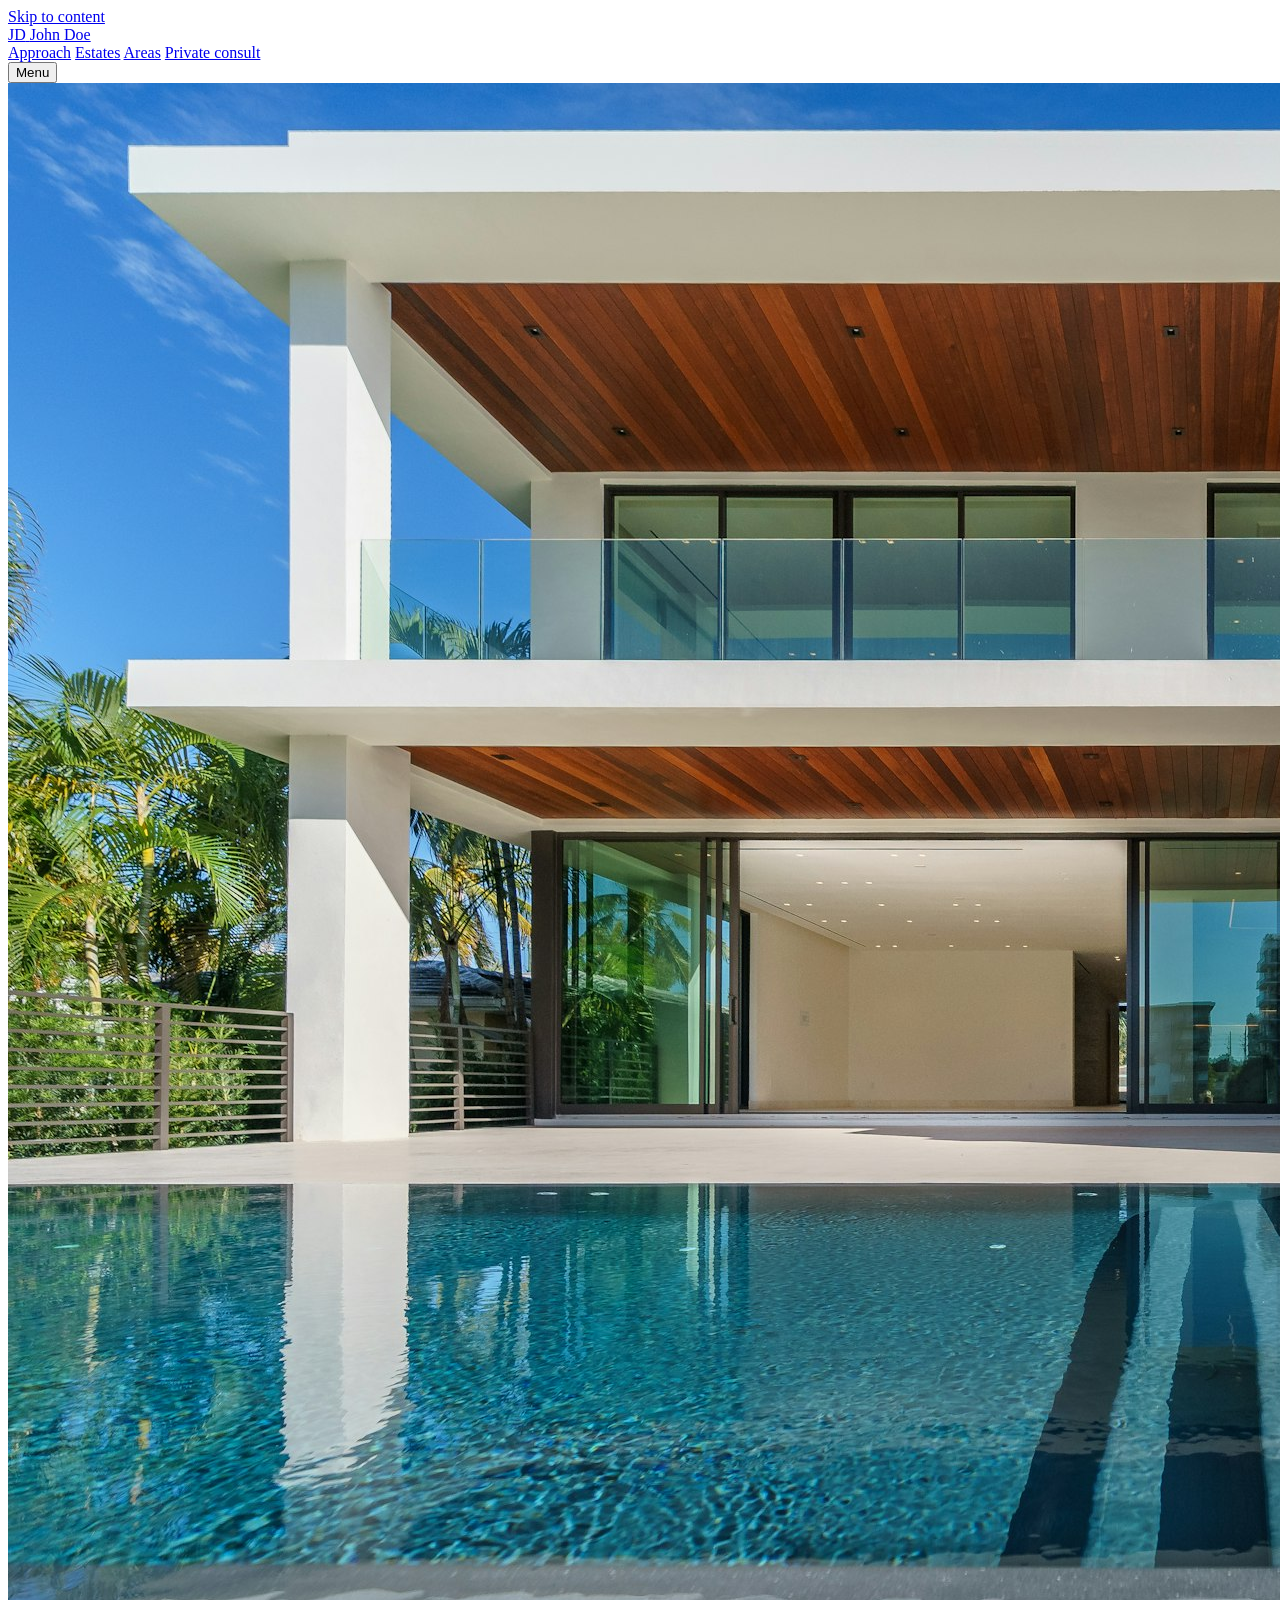
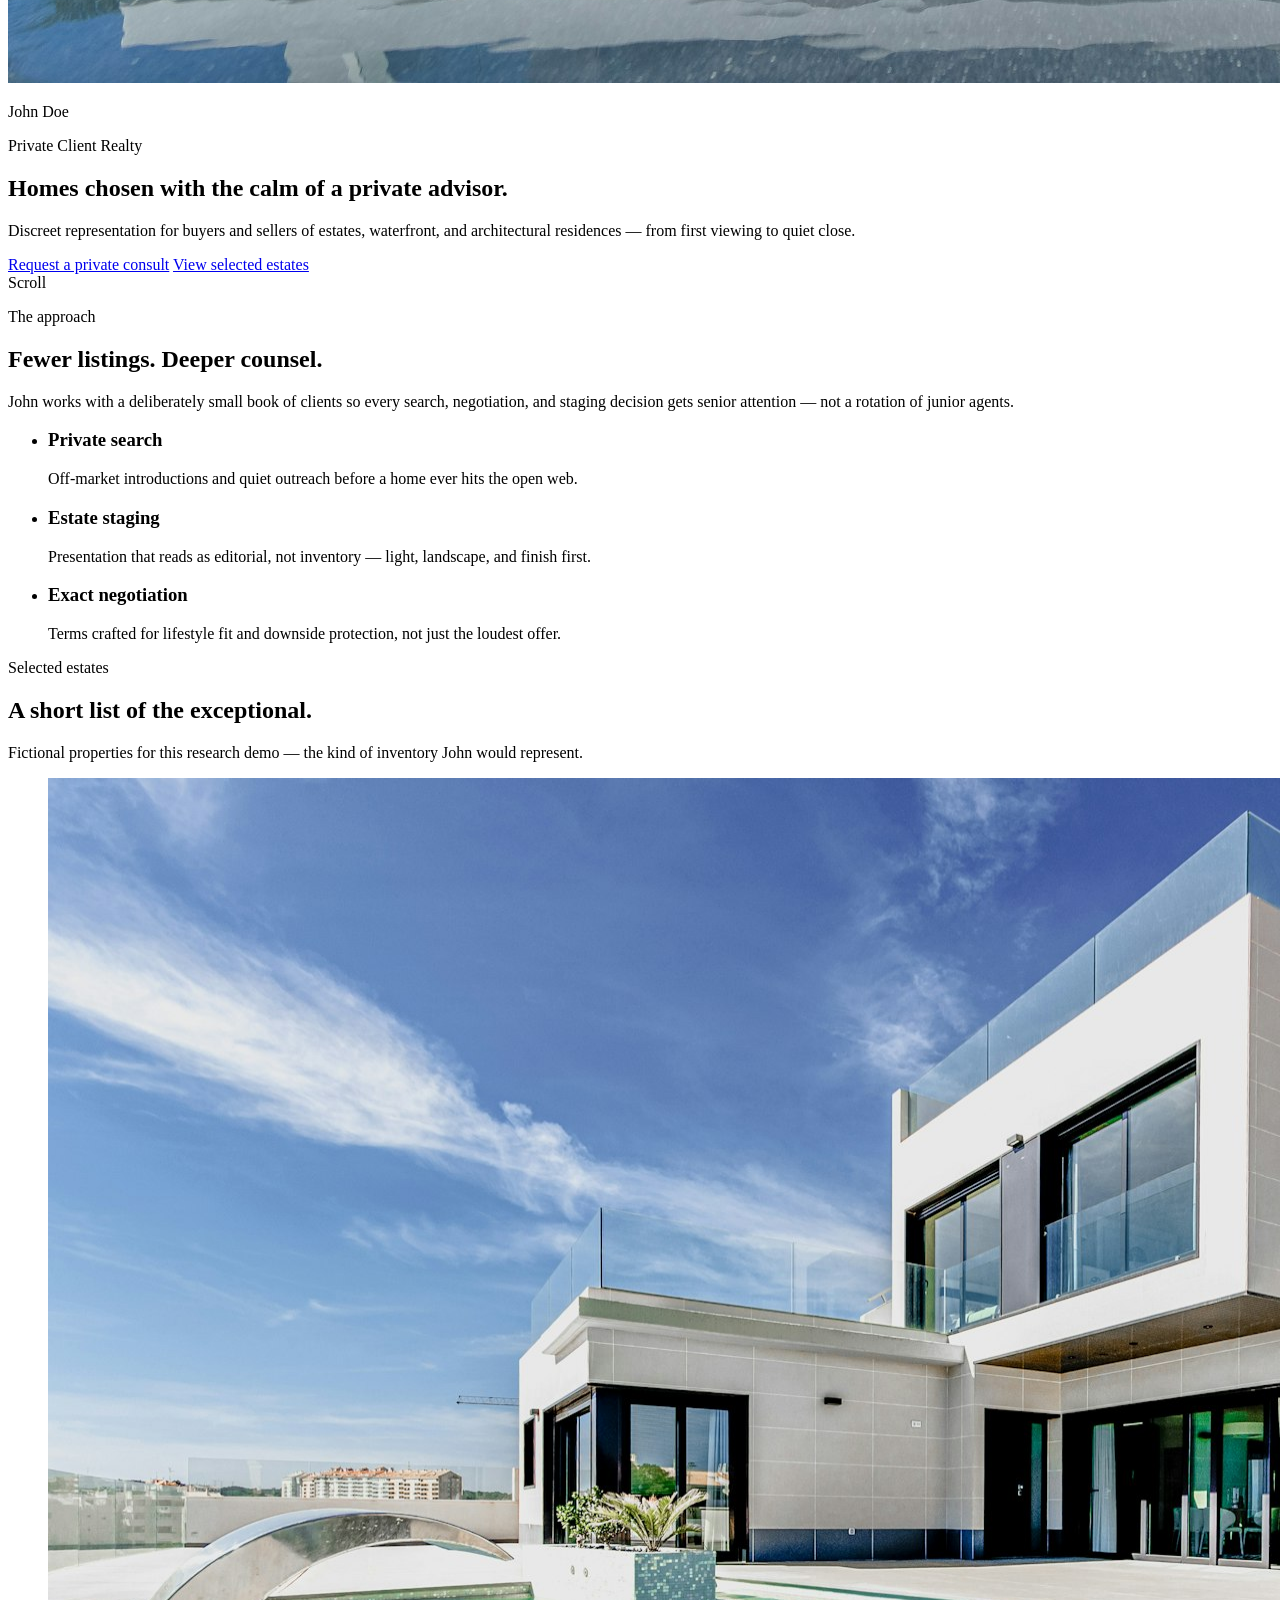
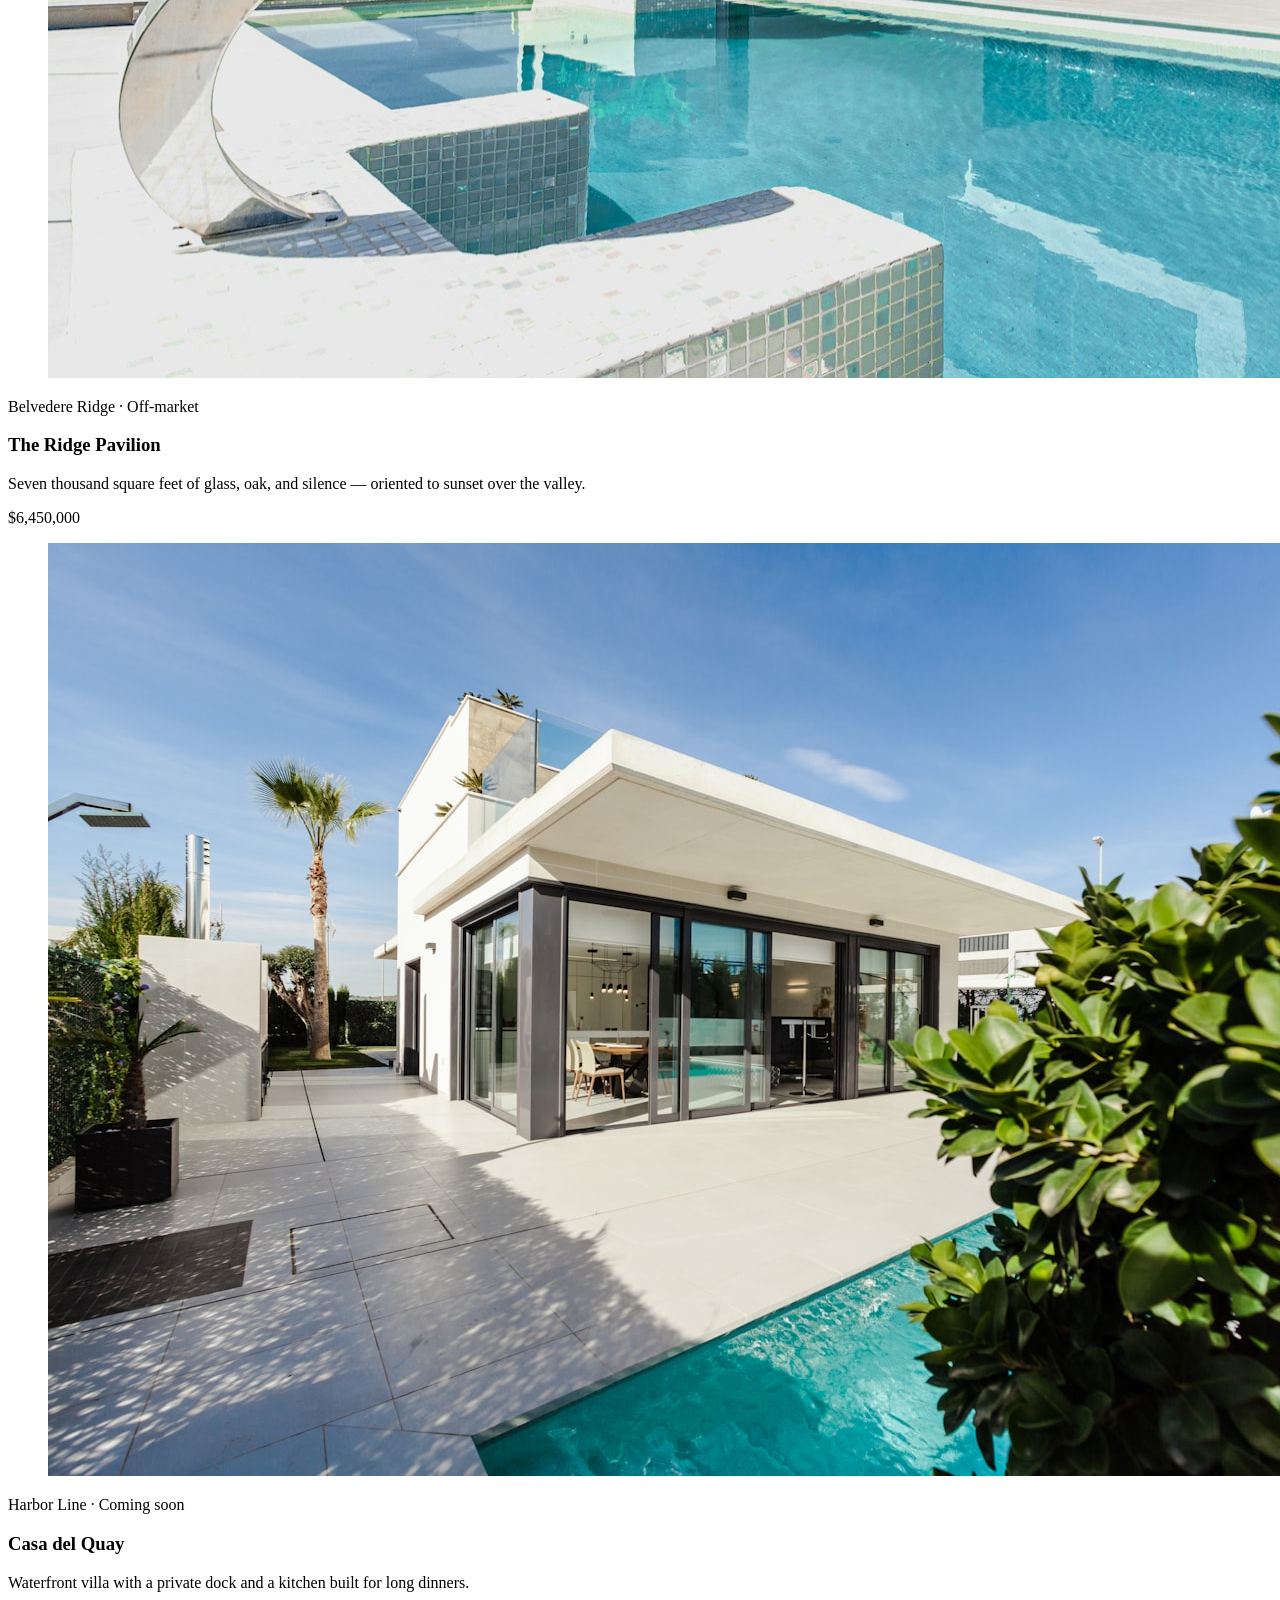
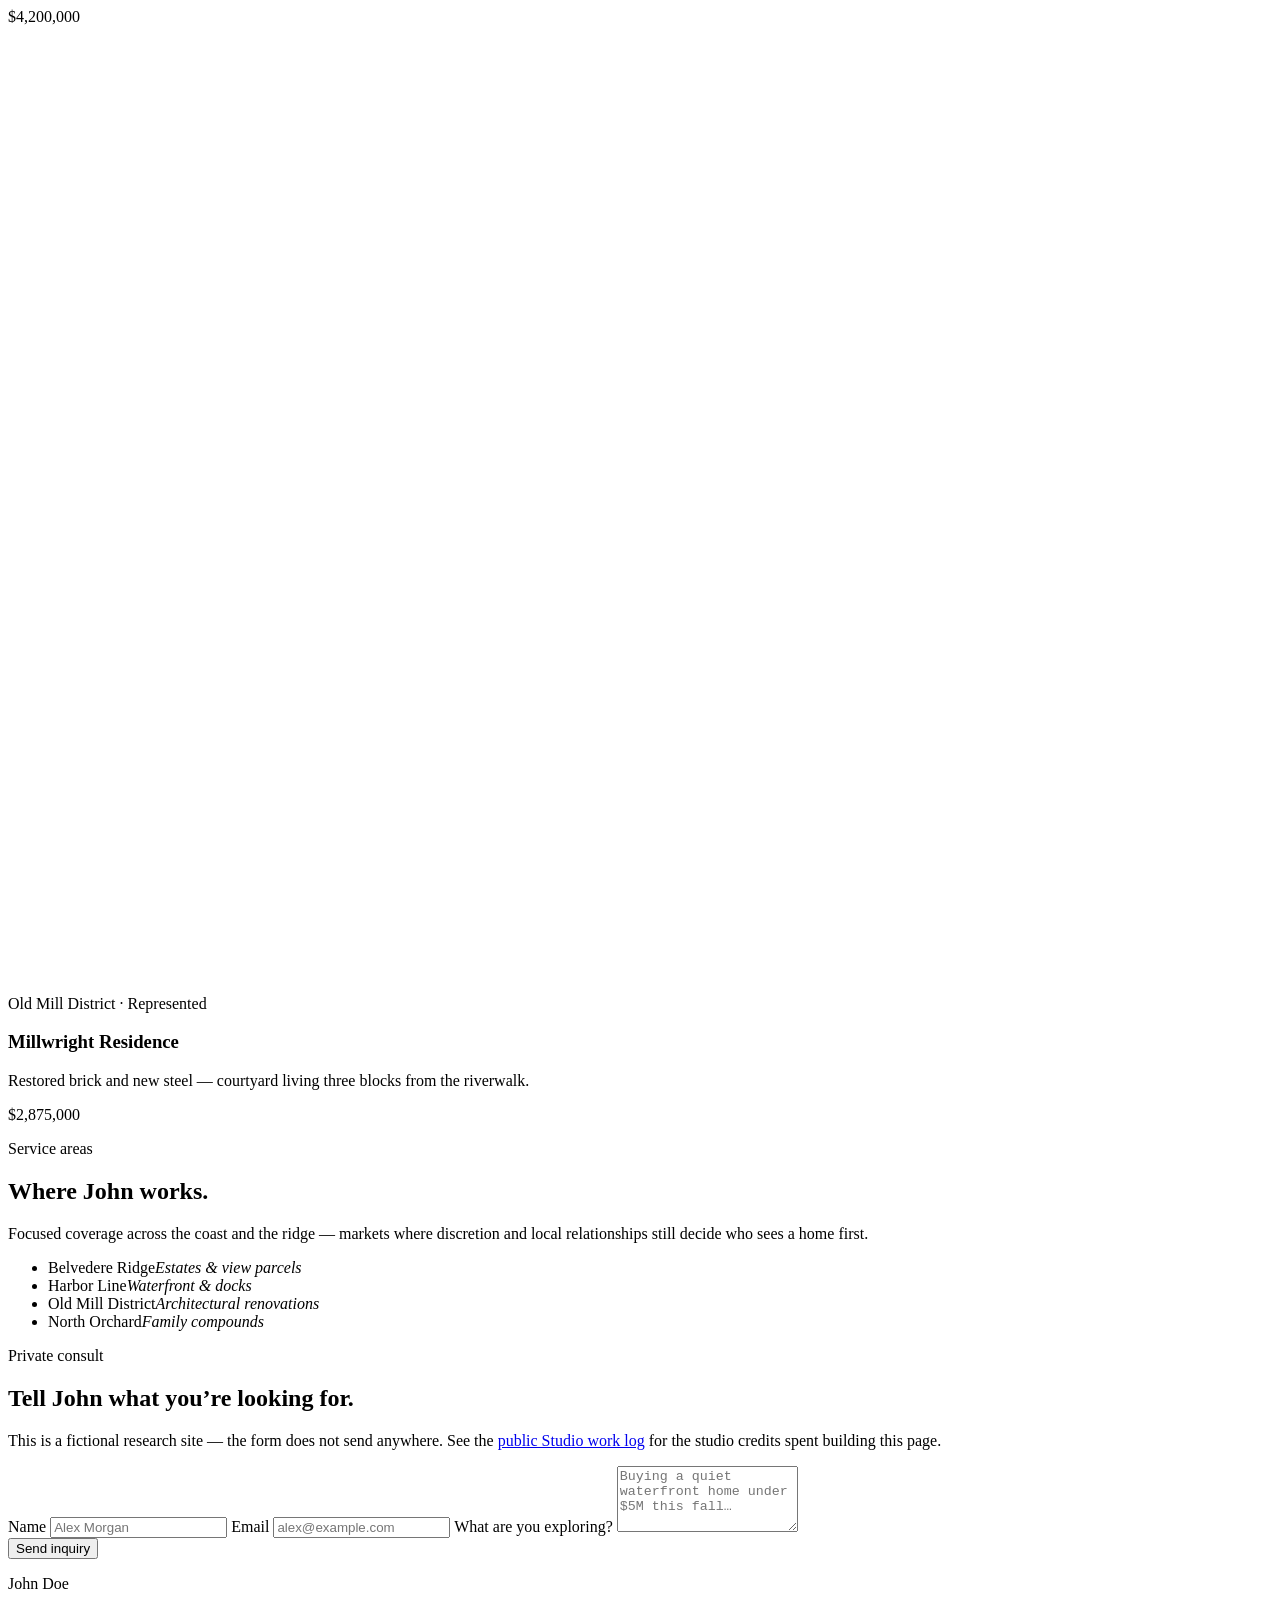
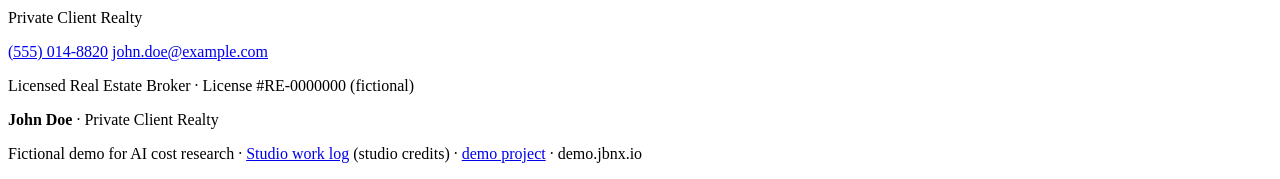
==== site/index.html @ a9cc5e46 "security: restore publishable site/ (allowlisted Pages root) (site/index.html) shipped-by: 1099:curs" ====
<!DOCTYPE html>
<html lang="en">
<head>
  <meta charset="utf-8">
  <meta name="viewport" content="width=device-width, initial-scale=1">
  <meta name="description" content="John Doe — private-client real estate for estates, waterfront, and architectural homes. Fictional research demo at demo.jbnx.io.">
  <meta name="robots" content="noindex, nofollow">
  <meta property="og:title" content="John Doe · Private Client Realty">
  <meta property="og:description" content="Discreet representation for buyers and sellers of exceptional homes.">
  <meta property="og:type" content="website">
  <meta property="og:url" content="https://demo.jbnx.io/">
  <link rel="icon" href="data:image/svg+xml,%3Csvg xmlns='http://www.w3.org/2000/svg' viewBox='0 0 32 32'%3E%3Crect width='32' height='32' fill='%2312161a'/%3E%3Ctext x='16' y='22' text-anchor='middle' font-family='Georgia' font-size='14' fill='%23a8895a'%3EJD%3C/text%3E%3C/svg%3E" type="image/svg+xml">
  <meta http-equiv="Content-Security-Policy" content="default-src 'self'; script-src 'self'; style-src 'self'; img-src 'self' data:; font-src 'self'; connect-src 'self'; base-uri 'self'; form-action 'self'; frame-ancestors 'none'; object-src 'none'; upgrade-insecure-requests">
  <meta http-equiv="X-Content-Type-Options" content="nosniff">
  <meta name="referrer" content="strict-origin-when-cross-origin">
  <link rel="stylesheet" href="fonts/fonts.css">
  <link rel="stylesheet" href="styles.css">
  <title>John Doe · Private Client Realty</title>
</head>
<body>
  <a class="skip" href="#main">Skip to content</a>

  <header class="site-header" data-header>
    <a class="logo" href="#top" aria-label="John Doe home">
      <span class="logo-mark">JD</span>
      <span class="logo-text">John Doe</span>
    </a>
    <nav class="nav" aria-label="Primary">
      <a href="#approach">Approach</a>
      <a href="#estates">Estates</a>
      <a href="#areas">Areas</a>
      <a href="#contact" class="nav-cta">Private consult</a>
    </nav>
    <button class="nav-toggle" type="button" aria-expanded="false" aria-controls="mobile-nav" data-nav-toggle>
      <span class="sr-only">Menu</span>
      <span></span><span></span>
    </button>
  </header>

  <div class="mobile-nav" id="mobile-nav" data-mobile-nav hidden>
    <a href="#approach">Approach</a>
    <a href="#estates">Estates</a>
    <a href="#areas">Areas</a>
    <a href="#contact">Private consult</a>
  </div>

  <main id="main">
    <section class="hero" id="top" aria-label="Introduction">
      <div class="hero-media" aria-hidden="true">
        <img
          src="images/hero.jpg"
          alt=""
          width="2400"
          height="1600"
          fetchpriority="high">
        <div class="hero-veil"></div>
      </div>
      <div class="hero-copy">
        <p class="brand-lockup">John Doe</p>
        <p class="brand-sub">Private Client Realty</p>
        <h1>Homes chosen with the calm of a private advisor.</h1>
        <p class="lede">Discreet representation for buyers and sellers of estates, waterfront, and architectural residences — from first viewing to quiet close.</p>
        <div class="hero-actions">
          <a class="btn btn-primary" href="#contact">Request a private consult</a>
          <a class="btn btn-ghost" href="#estates">View selected estates</a>
        </div>
      </div>
      <div class="hero-scroll" aria-hidden="true">
        <span>Scroll</span>
      </div>
    </section>

    <section class="section approach" id="approach">
      <div class="section-inner">
        <p class="eyebrow">The approach</p>
        <h2>Fewer listings. Deeper counsel.</h2>
        <p class="section-lede">John works with a deliberately small book of clients so every search, negotiation, and staging decision gets senior attention — not a rotation of junior agents.</p>
        <ul class="pillars">
          <li class="reveal">
            <h3>Private search</h3>
            <p>Off-market introductions and quiet outreach before a home ever hits the open web.</p>
          </li>
          <li class="reveal">
            <h3>Estate staging</h3>
            <p>Presentation that reads as editorial, not inventory — light, landscape, and finish first.</p>
          </li>
          <li class="reveal">
            <h3>Exact negotiation</h3>
            <p>Terms crafted for lifestyle fit and downside protection, not just the loudest offer.</p>
          </li>
        </ul>
      </div>
    </section>

    <section class="section estates" id="estates">
      <div class="section-inner">
        <p class="eyebrow">Selected estates</p>
        <h2>A short list of the exceptional.</h2>
        <p class="section-lede">Fictional properties for this research demo — the kind of inventory John would represent.</p>

        <article class="estate estate-feature reveal">
          <figure class="estate-media">
            <img src="images/ridge.jpg" alt="Modern glass estate overlooking a dusk hillside" width="1800" height="1200" loading="lazy">
          </figure>
          <div class="estate-copy">
            <p class="estate-meta">Belvedere Ridge · Off-market</p>
            <h3>The Ridge Pavilion</h3>
            <p>Seven thousand square feet of glass, oak, and silence — oriented to sunset over the valley.</p>
            <p class="estate-price">$6,450,000</p>
          </div>
        </article>

        <div class="estate-grid">
          <article class="estate reveal">
            <figure class="estate-media">
              <img src="images/quay.jpg" alt="White contemporary villa with pool at twilight" width="1400" height="933" loading="lazy">
            </figure>
            <div class="estate-copy">
              <p class="estate-meta">Harbor Line · Coming soon</p>
              <h3>Casa del Quay</h3>
              <p>Waterfront villa with a private dock and a kitchen built for long dinners.</p>
              <p class="estate-price">$4,200,000</p>
            </div>
          </article>
          <article class="estate reveal">
            <figure class="estate-media">
              <img src="images/mill.jpg" alt="Stone and timber residence with landscaped courtyard" width="1400" height="933" loading="lazy">
            </figure>
            <div class="estate-copy">
              <p class="estate-meta">Old Mill District · Represented</p>
              <h3>Millwright Residence</h3>
              <p>Restored brick and new steel — courtyard living three blocks from the riverwalk.</p>
              <p class="estate-price">$2,875,000</p>
            </div>
          </article>
        </div>
      </div>
    </section>

    <section class="section areas" id="areas">
      <div class="section-inner areas-inner">
        <div class="areas-copy">
          <p class="eyebrow">Service areas</p>
          <h2>Where John works.</h2>
          <p class="section-lede">Focused coverage across the coast and the ridge — markets where discretion and local relationships still decide who sees a home first.</p>
        </div>
        <ul class="area-list">
          <li class="reveal"><span>Belvedere Ridge</span><em>Estates &amp; view parcels</em></li>
          <li class="reveal"><span>Harbor Line</span><em>Waterfront &amp; docks</em></li>
          <li class="reveal"><span>Old Mill District</span><em>Architectural renovations</em></li>
          <li class="reveal"><span>North Orchard</span><em>Family compounds</em></li>
        </ul>
      </div>
    </section>

    <section class="section contact" id="contact">
      <div class="section-inner contact-inner">
        <p class="eyebrow">Private consult</p>
        <h2>Tell John what you’re looking for.</h2>
        <p class="section-lede">This is a fictional research site — the form does not send anywhere. See the <a href="https://bill.jbnx.io/public/demo">public Studio work log</a> for the studio credits spent building this page.</p>

        <form class="consult-form reveal" name="consult" action="#" method="post">
          <label>
            <span>Name</span>
            <input type="text" name="name" autocomplete="name" placeholder="Alex Morgan" required>
          </label>
          <label>
            <span>Email</span>
            <input type="email" name="email" autocomplete="email" placeholder="alex@example.com" required>
          </label>
          <label class="full">
            <span>What are you exploring?</span>
            <textarea name="message" rows="4" placeholder="Buying a quiet waterfront home under $5M this fall…" required></textarea>
          </label>
          <div class="form-actions full">
            <button class="btn btn-primary" type="submit" data-form-submit>Send inquiry</button>
            <p class="form-note" data-form-note hidden>Thank you — in a live site, John would reply personally. (Demo only.)</p>
          </div>
        </form>

        <aside class="contact-aside reveal">
          <p class="contact-name">John Doe</p>
          <p>Private Client Realty</p>
          <a href="tel:+15550148820">(555) 014-8820</a>
          <a href="mailto:john.doe@example.com">john.doe@example.com</a>
          <p class="license">Licensed Real Estate Broker · License #RE-0000000 (fictional)</p>
        </aside>
      </div>
    </section>
  </main>

  <footer class="site-footer">
    <div class="footer-inner">
      <p><strong>John Doe</strong> · Private Client Realty</p>
      <p class="footer-meta">Fictional demo for AI cost research · <a href="https://bill.jbnx.io/public/demo">Studio work log</a> (studio credits) · <a href="https://projects.jbnx.io/#/p/demo">demo project</a> · demo.jbnx.io</p>
    </div>
  </footer>

  <script src="main.js" defer></script>
</body>
</html>
---- site/fonts/fonts.css ----
/* from family=Cormorant:ital,wght@0,500;1,500 */
/* latin-ext */
@font-face {
  font-family: 'Cormorant';
  font-style: italic;
  font-weight: 500;
  font-display: swap;
  src: url(H4c0BXOCl9bbnla_nHIq6oGzilJm9otsA9kQmfda4SWq4Ys.woff2) format('woff2');
  unicode-range: U+0100-02BA, U+02BD-02C5, U+02C7-02CC, U+02CE-02D7, U+02DD-02FF, U+0304, U+0308, U+0329, U+1D00-1DBF, U+1E00-1E9F, U+1EF2-1EFF, U+2020, U+20A0-20AB, U+20AD-20C0, U+2113, U+2C60-2C7F, U+A720-A7FF;
}
/* latin */
@font-face {
  font-family: 'Cormorant';
  font-style: italic;
  font-weight: 500;
  font-display: swap;
  src: url(H4c0BXOCl9bbnla_nHIq6oGzilJm9otsA9kQmfda7yWq.woff2) format('woff2');
  unicode-range: U+0000-00FF, U+0131, U+0152-0153, U+02BB-02BC, U+02C6, U+02DA, U+02DC, U+0304, U+0308, U+0329, U+2000-206F, U+20AC, U+2122, U+2191, U+2193, U+2212, U+2215, U+FEFF, U+FFFD;
}
/* latin-ext */
@font-face {
  font-family: 'Cormorant';
  font-style: normal;
  font-weight: 500;
  font-display: swap;
  src: url(H4c2BXOCl9bbnla_nHIA47NMUjsNbCVrFiNTc71q7T2u.woff2) format('woff2');
  unicode-range: U+0100-02BA, U+02BD-02C5, U+02C7-02CC, U+02CE-02D7, U+02DD-02FF, U+0304, U+0308, U+0329, U+1D00-1DBF, U+1E00-1E9F, U+1EF2-1EFF, U+2020, U+20A0-20AB, U+20AD-20C0, U+2113, U+2C60-2C7F, U+A720-A7FF;
}
/* latin */
@font-face {
  font-family: 'Cormorant';
  font-style: normal;
  font-weight: 500;
  font-display: swap;
  src: url(H4c2BXOCl9bbnla_nHIA47NMUjsNbCVrFiNTc7Nq7Q.woff2) format('woff2');
  unicode-range: U+0000-00FF, U+0131, U+0152-0153, U+02BB-02BC, U+02C6, U+02DA, U+02DC, U+0304, U+0308, U+0329, U+2000-206F, U+20AC, U+2122, U+2191, U+2193, U+2212, U+2215, U+FEFF, U+FFFD;
}

/* from family=Cormorant:wght@600 */
/* latin-ext */
@font-face {
  font-family: 'Cormorant';
  font-style: normal;
  font-weight: 600;
  font-display: swap;
  src: url(H4c2BXOCl9bbnla_nHIA47NMUjsNbCVrFs9Uc71q7T2u.woff2) format('woff2');
  unicode-range: U+0100-02BA, U+02BD-02C5, U+02C7-02CC, U+02CE-02D7, U+02DD-02FF, U+0304, U+0308, U+0329, U+1D00-1DBF, U+1E00-1E9F, U+1EF2-1EFF, U+2020, U+20A0-20AB, U+20AD-20C0, U+2113, U+2C60-2C7F, U+A720-A7FF;
}
/* latin */
@font-face {
  font-family: 'Cormorant';
  font-style: normal;
  font-weight: 600;
  font-display: swap;
  src: url(H4c2BXOCl9bbnla_nHIA47NMUjsNbCVrFs9Uc7Nq7Q.woff2) format('woff2');
  unicode-range: U+0000-00FF, U+0131, U+0152-0153, U+02BB-02BC, U+02C6, U+02DA, U+02DC, U+0304, U+0308, U+0329, U+2000-206F, U+20AC, U+2122, U+2191, U+2193, U+2212, U+2215, U+FEFF, U+FFFD;
}

/* from family=Cormorant:wght@700 */
/* latin-ext */
@font-face {
  font-family: 'Cormorant';
  font-style: normal;
  font-weight: 700;
  font-display: swap;
  src: url(H4c2BXOCl9bbnla_nHIA47NMUjsNbCVrFvZUc71q7T2u.woff2) format('woff2');
  unicode-range: U+0100-02BA, U+02BD-02C5, U+02C7-02CC, U+02CE-02D7, U+02DD-02FF, U+0304, U+0308, U+0329, U+1D00-1DBF, U+1E00-1E9F, U+1EF2-1EFF, U+2020, U+20A0-20AB, U+20AD-20C0, U+2113, U+2C60-2C7F, U+A720-A7FF;
}
/* latin */
@font-face {
  font-family: 'Cormorant';
  font-style: normal;
  font-weight: 700;
  font-display: swap;
  src: url(H4c2BXOCl9bbnla_nHIA47NMUjsNbCVrFvZUc7Nq7Q.woff2) format('woff2');
  unicode-range: U+0000-00FF, U+0131, U+0152-0153, U+02BB-02BC, U+02C6, U+02DA, U+02DC, U+0304, U+0308, U+0329, U+2000-206F, U+20AC, U+2122, U+2191, U+2193, U+2212, U+2215, U+FEFF, U+FFFD;
}

/* from family=Sora:wght@300 */
/* latin-ext */
@font-face {
  font-family: 'Sora';
  font-style: normal;
  font-weight: 300;
  font-display: swap;
  src: url(xMQOuFFYT72X5wkB_18qmnndmScMnk-DKQJRBg.woff2) format('woff2');
  unicode-range: U+0100-02BA, U+02BD-02C5, U+02C7-02CC, U+02CE-02D7, U+02DD-02FF, U+0304, U+0308, U+0329, U+1D00-1DBF, U+1E00-1E9F, U+1EF2-1EFF, U+2020, U+20A0-20AB, U+20AD-20C0, U+2113, U+2C60-2C7F, U+A720-A7FF;
}
/* latin */
@font-face {
  font-family: 'Sora';
  font-style: normal;
  font-weight: 300;
  font-display: swap;
  src: url(xMQOuFFYT72X5wkB_18qmnndmScMnk-NKQI.woff2) format('woff2');
  unicode-range: U+0000-00FF, U+0131, U+0152-0153, U+02BB-02BC, U+02C6, U+02DA, U+02DC, U+0304, U+0308, U+0329, U+2000-206F, U+20AC, U+2122, U+2191, U+2193, U+2212, U+2215, U+FEFF, U+FFFD;
}

/* from family=Sora:wght@400 */
/* latin-ext */
@font-face {
  font-family: 'Sora';
  font-style: normal;
  font-weight: 400;
  font-display: swap;
  src: url(xMQOuFFYT72X5wkB_18qmnndmSdSnk-DKQJRBg.woff2) format('woff2');
  unicode-range: U+0100-02BA, U+02BD-02C5, U+02C7-02CC, U+02CE-02D7, U+02DD-02FF, U+0304, U+0308, U+0329, U+1D00-1DBF, U+1E00-1E9F, U+1EF2-1EFF, U+2020, U+20A0-20AB, U+20AD-20C0, U+2113, U+2C60-2C7F, U+A720-A7FF;
}
/* latin */
@font-face {
  font-family: 'Sora';
  font-style: normal;
  font-weight: 400;
  font-display: swap;
  src: url(xMQOuFFYT72X5wkB_18qmnndmSdSnk-NKQI.woff2) format('woff2');
  unicode-range: U+0000-00FF, U+0131, U+0152-0153, U+02BB-02BC, U+02C6, U+02DA, U+02DC, U+0304, U+0308, U+0329, U+2000-206F, U+20AC, U+2122, U+2191, U+2193, U+2212, U+2215, U+FEFF, U+FFFD;
}

/* from family=Sora:wght@500 */
/* latin-ext */
@font-face {
  font-family: 'Sora';
  font-style: normal;
  font-weight: 500;
  font-display: swap;
  src: url(xMQOuFFYT72X5wkB_18qmnndmSdgnk-DKQJRBg.woff2) format('woff2');
  unicode-range: U+0100-02BA, U+02BD-02C5, U+02C7-02CC, U+02CE-02D7, U+02DD-02FF, U+0304, U+0308, U+0329, U+1D00-1DBF, U+1E00-1E9F, U+1EF2-1EFF, U+2020, U+20A0-20AB, U+20AD-20C0, U+2113, U+2C60-2C7F, U+A720-A7FF;
}
/* latin */
@font-face {
  font-family: 'Sora';
  font-style: normal;
  font-weight: 500;
  font-display: swap;
  src: url(xMQOuFFYT72X5wkB_18qmnndmSdgnk-NKQI.woff2) format('woff2');
  unicode-range: U+0000-00FF, U+0131, U+0152-0153, U+02BB-02BC, U+02C6, U+02DA, U+02DC, U+0304, U+0308, U+0329, U+2000-206F, U+20AC, U+2122, U+2191, U+2193, U+2212, U+2215, U+FEFF, U+FFFD;
}

/* from family=Sora:wght@600 */
/* latin-ext */
@font-face {
  font-family: 'Sora';
  font-style: normal;
  font-weight: 600;
  font-display: swap;
  src: url(xMQOuFFYT72X5wkB_18qmnndmSeMmU-DKQJRBg.woff2) format('woff2');
  unicode-range: U+0100-02BA, U+02BD-02C5, U+02C7-02CC, U+02CE-02D7, U+02DD-02FF, U+0304, U+0308, U+0329, U+1D00-1DBF, U+1E00-1E9F, U+1EF2-1EFF, U+2020, U+20A0-20AB, U+20AD-20C0, U+2113, U+2C60-2C7F, U+A720-A7FF;
}
/* latin */
@font-face {
  font-family: 'Sora';
  font-style: normal;
  font-weight: 600;
  font-display: swap;
  src: url(xMQOuFFYT72X5wkB_18qmnndmSeMmU-NKQI.woff2) format('woff2');
  unicode-range: U+0000-00FF, U+0131, U+0152-0153, U+02BB-02BC, U+02C6, U+02DA, U+02DC, U+0304, U+0308, U+0329, U+2000-206F, U+20AC, U+2122, U+2191, U+2193, U+2212, U+2215, U+FEFF, U+FFFD;
}
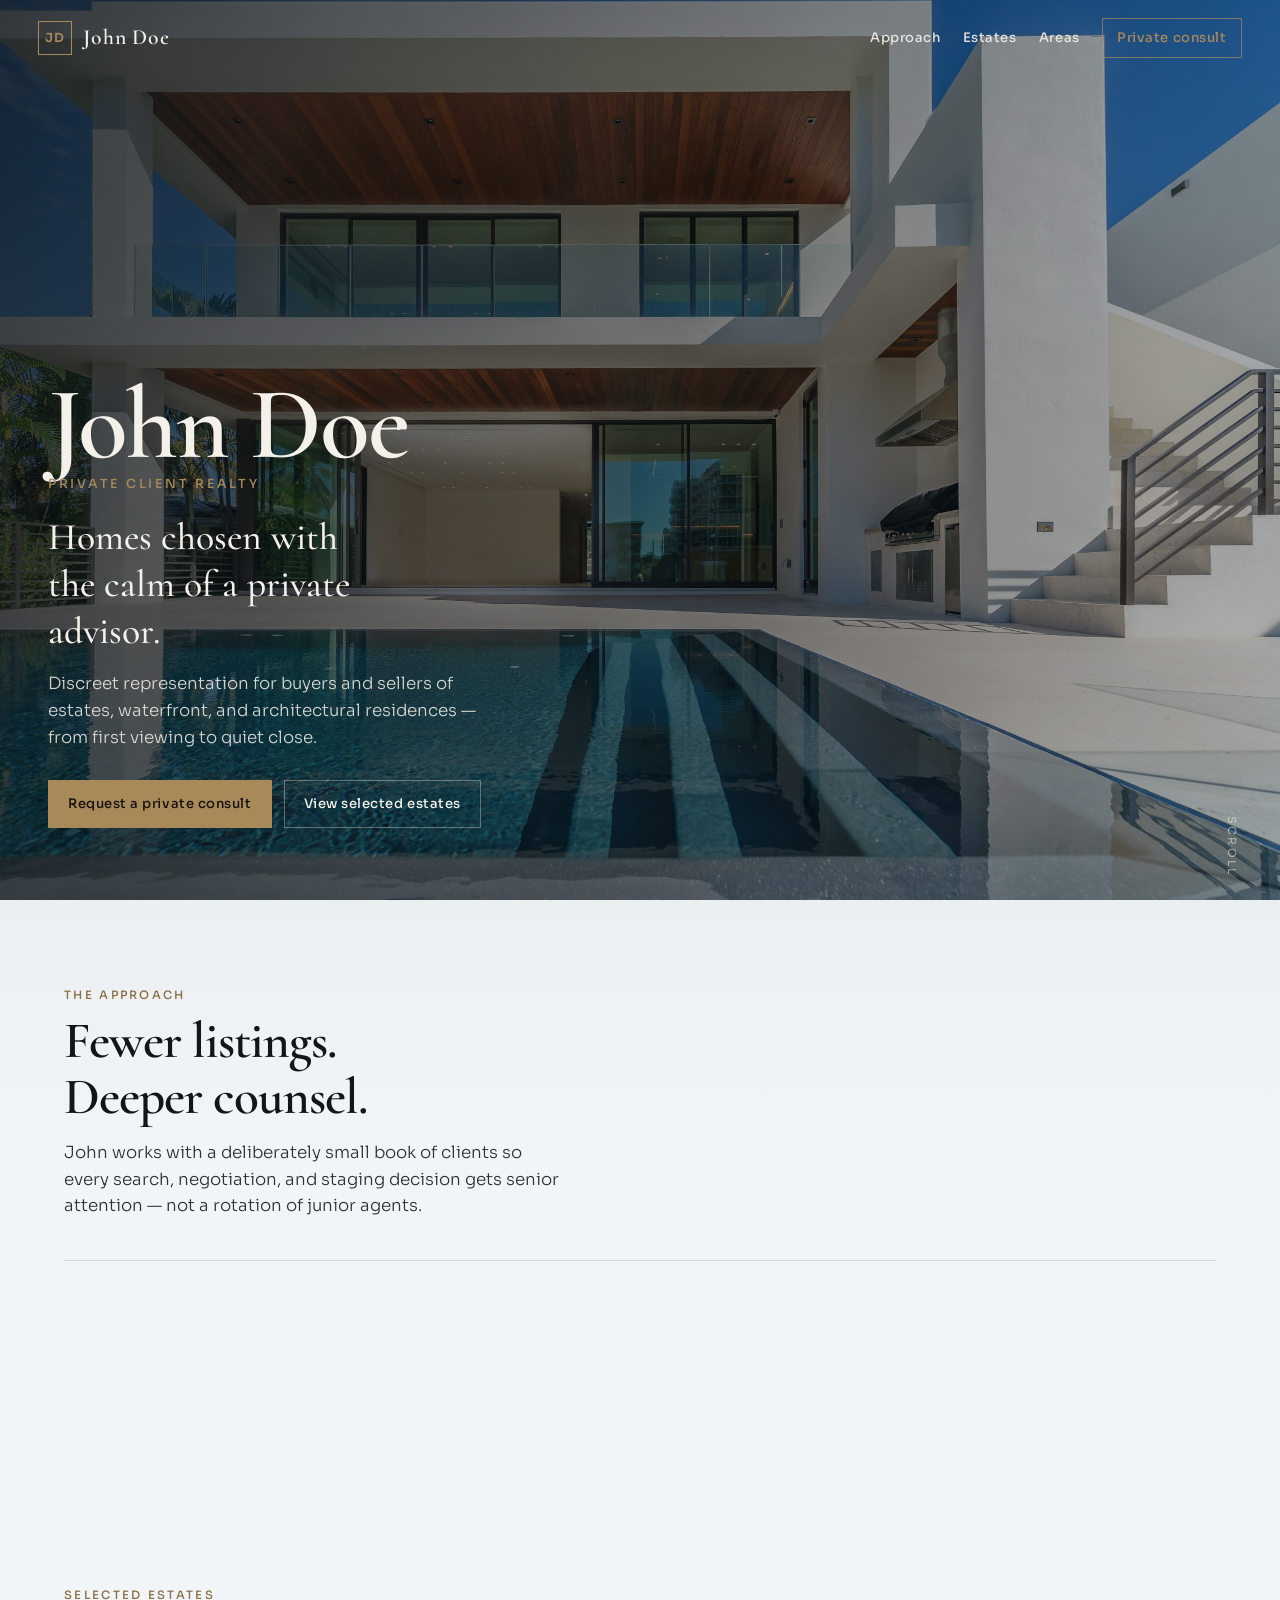
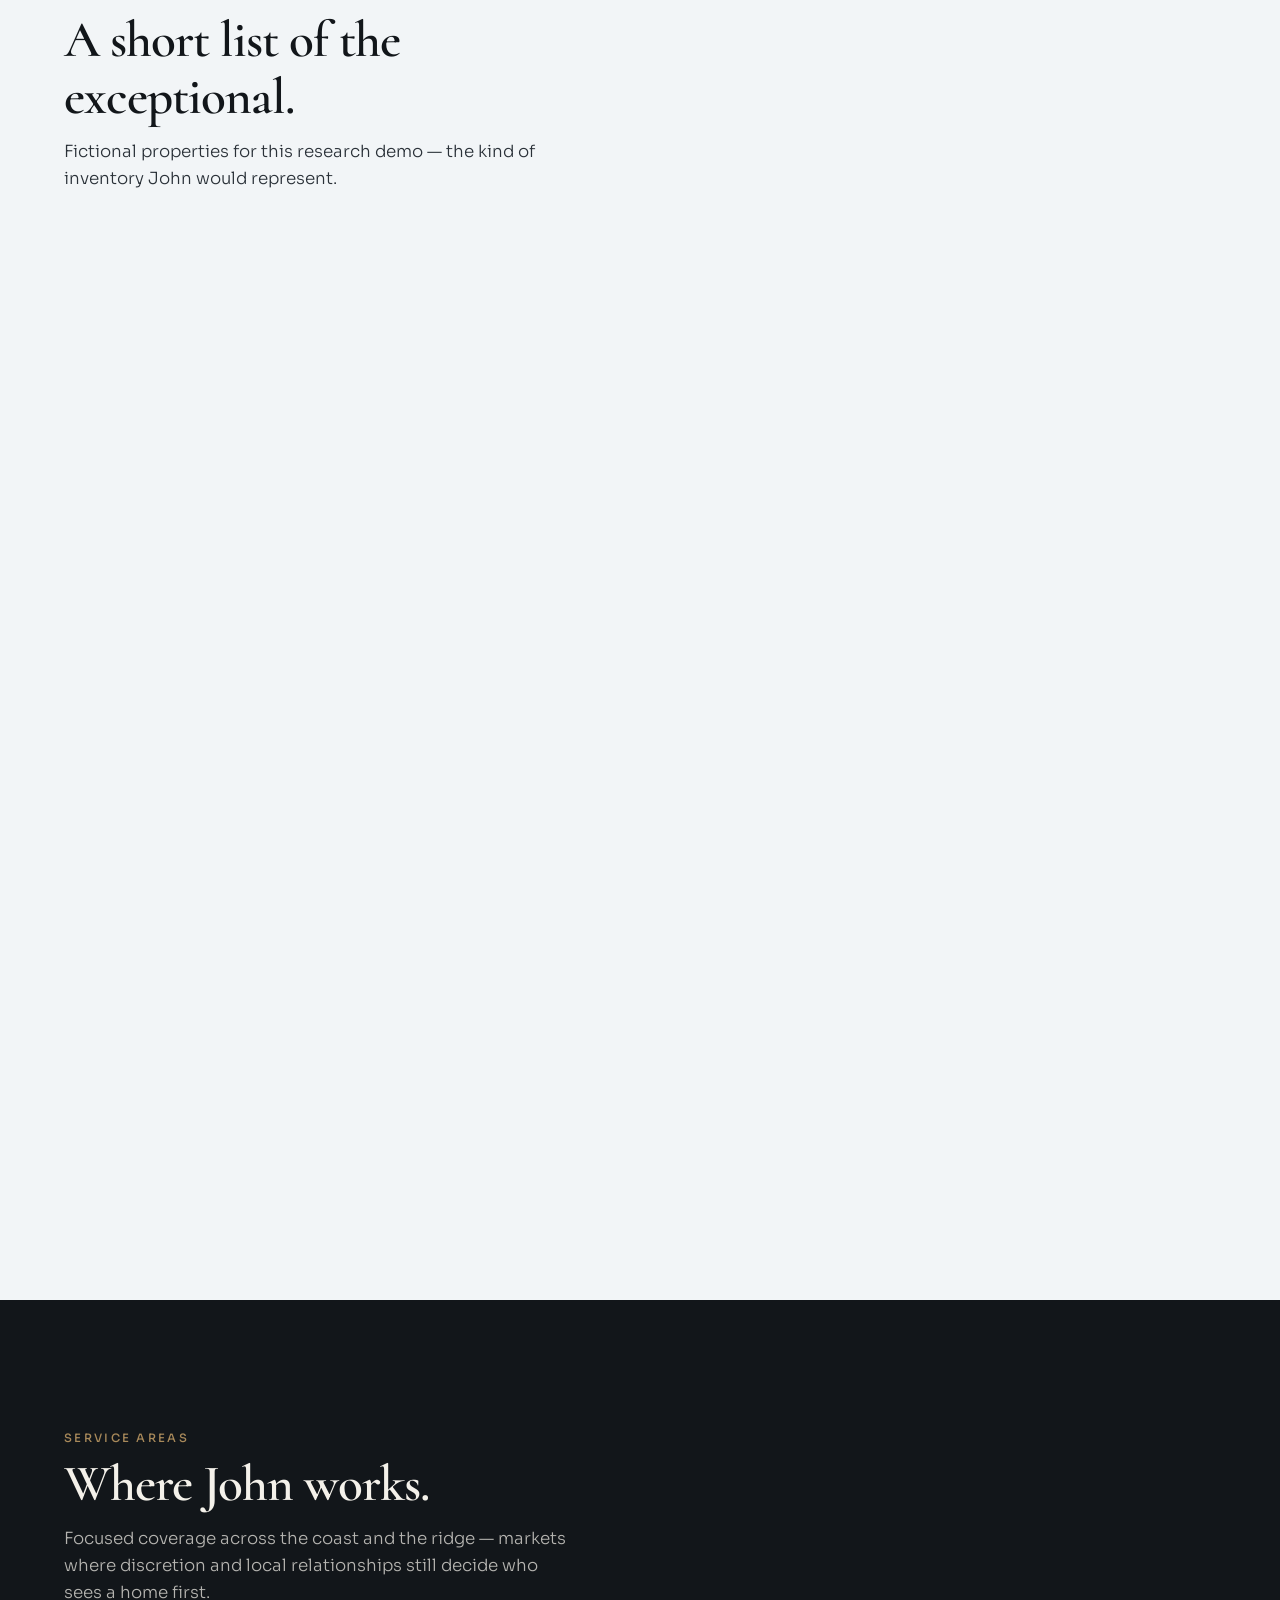
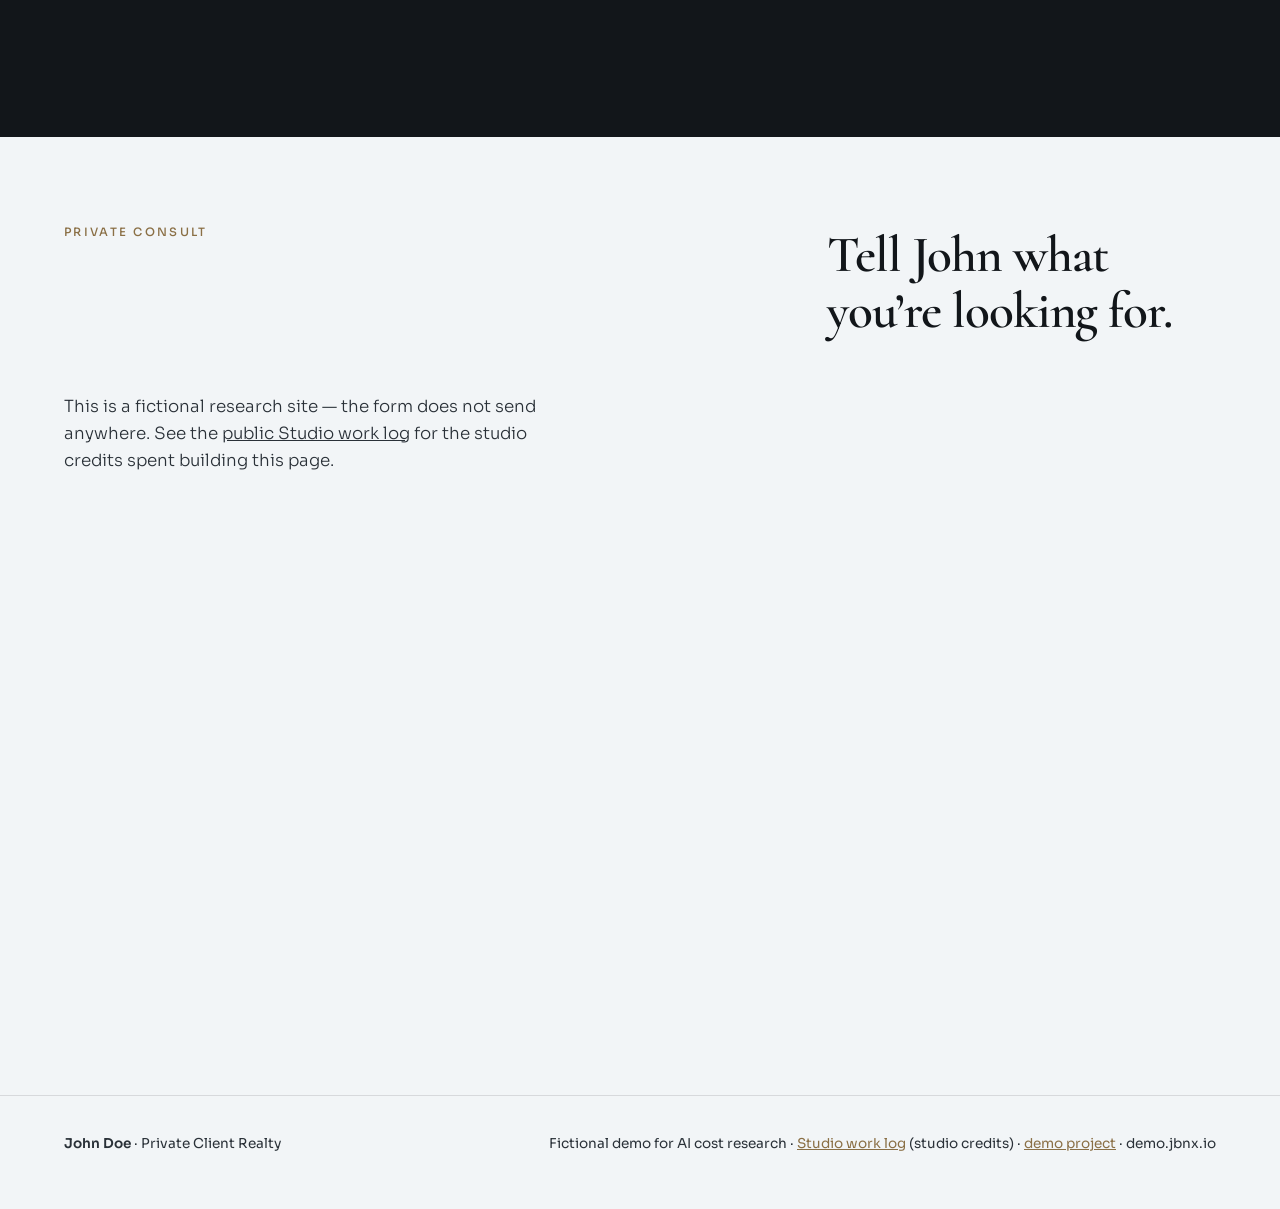
==== commit 631e8ceb: "fix: rename font CSS to typefaces.css (site/index.html) shipped-by: 1099:cursor-cloud-e068 via jbnx " ====
--- a/site/index.html
+++ b/site/index.html
@@ -13,7 +13,7 @@
   <meta http-equiv="Content-Security-Policy" content="default-src 'self'; script-src 'self'; style-src 'self'; img-src 'self' data:; font-src 'self'; connect-src 'self'; base-uri 'self'; form-action 'self'; frame-ancestors 'none'; object-src 'none'; upgrade-insecure-requests">
   <meta http-equiv="X-Content-Type-Options" content="nosniff">
   <meta name="referrer" content="strict-origin-when-cross-origin">
-  <link rel="stylesheet" href="fonts/fonts.css">
+  <link rel="stylesheet" href="fonts/typefaces.css">
   <link rel="stylesheet" href="styles.css">
   <title>John Doe · Private Client Realty</title>
 </head>
--- a/site/fonts/typefaces.css
+++ b/site/fonts/typefaces.css
@@ -0,0 +1,157 @@
+/* from family=Cormorant:ital,wght@0,500;1,500 */
+/* latin-ext */
+@font-face {
+  font-family: 'Cormorant';
+  font-style: italic;
+  font-weight: 500;
+  font-display: swap;
+  src: url(H4c0BXOCl9bbnla_nHIq6oGzilJm9otsA9kQmfda4SWq4Ys.woff2) format('woff2');
+  unicode-range: U+0100-02BA, U+02BD-02C5, U+02C7-02CC, U+02CE-02D7, U+02DD-02FF, U+0304, U+0308, U+0329, U+1D00-1DBF, U+1E00-1E9F, U+1EF2-1EFF, U+2020, U+20A0-20AB, U+20AD-20C0, U+2113, U+2C60-2C7F, U+A720-A7FF;
+}
+/* latin */
+@font-face {
+  font-family: 'Cormorant';
+  font-style: italic;
+  font-weight: 500;
+  font-display: swap;
+  src: url(H4c0BXOCl9bbnla_nHIq6oGzilJm9otsA9kQmfda7yWq.woff2) format('woff2');
+  unicode-range: U+0000-00FF, U+0131, U+0152-0153, U+02BB-02BC, U+02C6, U+02DA, U+02DC, U+0304, U+0308, U+0329, U+2000-206F, U+20AC, U+2122, U+2191, U+2193, U+2212, U+2215, U+FEFF, U+FFFD;
+}
+/* latin-ext */
+@font-face {
+  font-family: 'Cormorant';
+  font-style: normal;
+  font-weight: 500;
+  font-display: swap;
+  src: url(H4c2BXOCl9bbnla_nHIA47NMUjsNbCVrFiNTc71q7T2u.woff2) format('woff2');
+  unicode-range: U+0100-02BA, U+02BD-02C5, U+02C7-02CC, U+02CE-02D7, U+02DD-02FF, U+0304, U+0308, U+0329, U+1D00-1DBF, U+1E00-1E9F, U+1EF2-1EFF, U+2020, U+20A0-20AB, U+20AD-20C0, U+2113, U+2C60-2C7F, U+A720-A7FF;
+}
+/* latin */
+@font-face {
+  font-family: 'Cormorant';
+  font-style: normal;
+  font-weight: 500;
+  font-display: swap;
+  src: url(H4c2BXOCl9bbnla_nHIA47NMUjsNbCVrFiNTc7Nq7Q.woff2) format('woff2');
+  unicode-range: U+0000-00FF, U+0131, U+0152-0153, U+02BB-02BC, U+02C6, U+02DA, U+02DC, U+0304, U+0308, U+0329, U+2000-206F, U+20AC, U+2122, U+2191, U+2193, U+2212, U+2215, U+FEFF, U+FFFD;
+}
+
+/* from family=Cormorant:wght@600 */
+/* latin-ext */
+@font-face {
+  font-family: 'Cormorant';
+  font-style: normal;
+  font-weight: 600;
+  font-display: swap;
+  src: url(H4c2BXOCl9bbnla_nHIA47NMUjsNbCVrFs9Uc71q7T2u.woff2) format('woff2');
+  unicode-range: U+0100-02BA, U+02BD-02C5, U+02C7-02CC, U+02CE-02D7, U+02DD-02FF, U+0304, U+0308, U+0329, U+1D00-1DBF, U+1E00-1E9F, U+1EF2-1EFF, U+2020, U+20A0-20AB, U+20AD-20C0, U+2113, U+2C60-2C7F, U+A720-A7FF;
+}
+/* latin */
+@font-face {
+  font-family: 'Cormorant';
+  font-style: normal;
+  font-weight: 600;
+  font-display: swap;
+  src: url(H4c2BXOCl9bbnla_nHIA47NMUjsNbCVrFs9Uc7Nq7Q.woff2) format('woff2');
+  unicode-range: U+0000-00FF, U+0131, U+0152-0153, U+02BB-02BC, U+02C6, U+02DA, U+02DC, U+0304, U+0308, U+0329, U+2000-206F, U+20AC, U+2122, U+2191, U+2193, U+2212, U+2215, U+FEFF, U+FFFD;
+}
+
+/* from family=Cormorant:wght@700 */
+/* latin-ext */
+@font-face {
+  font-family: 'Cormorant';
+  font-style: normal;
+  font-weight: 700;
+  font-display: swap;
+  src: url(H4c2BXOCl9bbnla_nHIA47NMUjsNbCVrFvZUc71q7T2u.woff2) format('woff2');
+  unicode-range: U+0100-02BA, U+02BD-02C5, U+02C7-02CC, U+02CE-02D7, U+02DD-02FF, U+0304, U+0308, U+0329, U+1D00-1DBF, U+1E00-1E9F, U+1EF2-1EFF, U+2020, U+20A0-20AB, U+20AD-20C0, U+2113, U+2C60-2C7F, U+A720-A7FF;
+}
+/* latin */
+@font-face {
+  font-family: 'Cormorant';
+  font-style: normal;
+  font-weight: 700;
+  font-display: swap;
+  src: url(H4c2BXOCl9bbnla_nHIA47NMUjsNbCVrFvZUc7Nq7Q.woff2) format('woff2');
+  unicode-range: U+0000-00FF, U+0131, U+0152-0153, U+02BB-02BC, U+02C6, U+02DA, U+02DC, U+0304, U+0308, U+0329, U+2000-206F, U+20AC, U+2122, U+2191, U+2193, U+2212, U+2215, U+FEFF, U+FFFD;
+}
+
+/* from family=Sora:wght@300 */
+/* latin-ext */
+@font-face {
+  font-family: 'Sora';
+  font-style: normal;
+  font-weight: 300;
+  font-display: swap;
+  src: url(xMQOuFFYT72X5wkB_18qmnndmScMnk-DKQJRBg.woff2) format('woff2');
+  unicode-range: U+0100-02BA, U+02BD-02C5, U+02C7-02CC, U+02CE-02D7, U+02DD-02FF, U+0304, U+0308, U+0329, U+1D00-1DBF, U+1E00-1E9F, U+1EF2-1EFF, U+2020, U+20A0-20AB, U+20AD-20C0, U+2113, U+2C60-2C7F, U+A720-A7FF;
+}
+/* latin */
+@font-face {
+  font-family: 'Sora';
+  font-style: normal;
+  font-weight: 300;
+  font-display: swap;
+  src: url(xMQOuFFYT72X5wkB_18qmnndmScMnk-NKQI.woff2) format('woff2');
+  unicode-range: U+0000-00FF, U+0131, U+0152-0153, U+02BB-02BC, U+02C6, U+02DA, U+02DC, U+0304, U+0308, U+0329, U+2000-206F, U+20AC, U+2122, U+2191, U+2193, U+2212, U+2215, U+FEFF, U+FFFD;
+}
+
+/* from family=Sora:wght@400 */
+/* latin-ext */
+@font-face {
+  font-family: 'Sora';
+  font-style: normal;
+  font-weight: 400;
+  font-display: swap;
+  src: url(xMQOuFFYT72X5wkB_18qmnndmSdSnk-DKQJRBg.woff2) format('woff2');
+  unicode-range: U+0100-02BA, U+02BD-02C5, U+02C7-02CC, U+02CE-02D7, U+02DD-02FF, U+0304, U+0308, U+0329, U+1D00-1DBF, U+1E00-1E9F, U+1EF2-1EFF, U+2020, U+20A0-20AB, U+20AD-20C0, U+2113, U+2C60-2C7F, U+A720-A7FF;
+}
+/* latin */
+@font-face {
+  font-family: 'Sora';
+  font-style: normal;
+  font-weight: 400;
+  font-display: swap;
+  src: url(xMQOuFFYT72X5wkB_18qmnndmSdSnk-NKQI.woff2) format('woff2');
+  unicode-range: U+0000-00FF, U+0131, U+0152-0153, U+02BB-02BC, U+02C6, U+02DA, U+02DC, U+0304, U+0308, U+0329, U+2000-206F, U+20AC, U+2122, U+2191, U+2193, U+2212, U+2215, U+FEFF, U+FFFD;
+}
+
+/* from family=Sora:wght@500 */
+/* latin-ext */
+@font-face {
+  font-family: 'Sora';
+  font-style: normal;
+  font-weight: 500;
+  font-display: swap;
+  src: url(xMQOuFFYT72X5wkB_18qmnndmSdgnk-DKQJRBg.woff2) format('woff2');
+  unicode-range: U+0100-02BA, U+02BD-02C5, U+02C7-02CC, U+02CE-02D7, U+02DD-02FF, U+0304, U+0308, U+0329, U+1D00-1DBF, U+1E00-1E9F, U+1EF2-1EFF, U+2020, U+20A0-20AB, U+20AD-20C0, U+2113, U+2C60-2C7F, U+A720-A7FF;
+}
+/* latin */
+@font-face {
+  font-family: 'Sora';
+  font-style: normal;
+  font-weight: 500;
+  font-display: swap;
+  src: url(xMQOuFFYT72X5wkB_18qmnndmSdgnk-NKQI.woff2) format('woff2');
+  unicode-range: U+0000-00FF, U+0131, U+0152-0153, U+02BB-02BC, U+02C6, U+02DA, U+02DC, U+0304, U+0308, U+0329, U+2000-206F, U+20AC, U+2122, U+2191, U+2193, U+2212, U+2215, U+FEFF, U+FFFD;
+}
+
+/* from family=Sora:wght@600 */
+/* latin-ext */
+@font-face {
+  font-family: 'Sora';
+  font-style: normal;
+  font-weight: 600;
+  font-display: swap;
+  src: url(xMQOuFFYT72X5wkB_18qmnndmSeMmU-DKQJRBg.woff2) format('woff2');
+  unicode-range: U+0100-02BA, U+02BD-02C5, U+02C7-02CC, U+02CE-02D7, U+02DD-02FF, U+0304, U+0308, U+0329, U+1D00-1DBF, U+1E00-1E9F, U+1EF2-1EFF, U+2020, U+20A0-20AB, U+20AD-20C0, U+2113, U+2C60-2C7F, U+A720-A7FF;
+}
+/* latin */
+@font-face {
+  font-family: 'Sora';
+  font-style: normal;
+  font-weight: 600;
+  font-display: swap;
+  src: url(xMQOuFFYT72X5wkB_18qmnndmSeMmU-NKQI.woff2) format('woff2');
+  unicode-range: U+0000-00FF, U+0131, U+0152-0153, U+02BB-02BC, U+02C6, U+02DA, U+02DC, U+0304, U+0308, U+0329, U+2000-206F, U+20AC, U+2122, U+2191, U+2193, U+2212, U+2215, U+FEFF, U+FFFD;
+}
--- a/site/styles.css
+++ b/site/styles.css
@@ -0,0 +1,631 @@
+:root {
+  --ink: #12161a;
+  --ink-soft: #2a3138;
+  --mist: #e7ecef;
+  --paper: #f2f5f7;
+  --line: rgba(18, 22, 26, 0.12);
+  --brass: #a8895a;
+  --brass-deep: #8a6f45;
+  --veil: linear-gradient(
+    105deg,
+    rgba(12, 16, 20, 0.82) 0%,
+    rgba(12, 16, 20, 0.55) 42%,
+    rgba(12, 16, 20, 0.28) 100%
+  );
+  --serif: "Cormorant", "Iowan Old Style", Palatino, Georgia, serif;
+  --sans: "Sora", "Avenir Next", "Segoe UI", sans-serif;
+  --max: 72rem;
+  --ease: cubic-bezier(0.22, 1, 0.36, 1);
+}
+
+*,
+*::before,
+*::after { box-sizing: border-box; }
+
+html { scroll-behavior: smooth; }
+
+body {
+  margin: 0;
+  color: var(--ink);
+  font: 400 1.05rem/1.6 var(--sans);
+  background:
+    radial-gradient(900px 420px at 8% -8%, rgba(168, 137, 90, 0.12), transparent 55%),
+    radial-gradient(700px 360px at 100% 0%, rgba(45, 70, 82, 0.08), transparent 50%),
+    var(--paper);
+  text-rendering: optimizeLegibility;
+}
+
+img {
+  display: block;
+  max-width: 100%;
+  height: auto;
+}
+
+a { color: inherit; }
+
+.skip {
+  position: absolute;
+  left: 1rem;
+  top: -3rem;
+  background: var(--ink);
+  color: var(--paper);
+  padding: 0.6rem 0.9rem;
+  z-index: 100;
+}
+.skip:focus { top: 1rem; }
+
+.sr-only {
+  position: absolute;
+  width: 1px;
+  height: 1px;
+  padding: 0;
+  margin: -1px;
+  overflow: hidden;
+  clip: rect(0, 0, 0, 0);
+  border: 0;
+}
+
+/* Header */
+.site-header {
+  position: fixed;
+  inset: 0 0 auto;
+  z-index: 40;
+  display: flex;
+  align-items: center;
+  justify-content: space-between;
+  gap: 1rem;
+  padding: 1.1rem clamp(1rem, 3vw, 2.5rem);
+  transition: background 0.35s var(--ease), backdrop-filter 0.35s var(--ease), box-shadow 0.35s var(--ease);
+}
+
+.site-header.is-scrolled {
+  background: rgba(242, 245, 247, 0.88);
+  backdrop-filter: blur(12px);
+  box-shadow: 0 1px 0 var(--line);
+}
+
+.site-header.is-scrolled .logo-text,
+.site-header.is-scrolled .nav a { color: var(--ink); }
+
+.logo {
+  display: inline-flex;
+  align-items: center;
+  gap: 0.7rem;
+  text-decoration: none;
+  color: #f4f1ea;
+}
+
+.logo-mark {
+  width: 2.1rem;
+  height: 2.1rem;
+  border: 1px solid var(--brass);
+  display: grid;
+  place-items: center;
+  font: 600 0.78rem/1 var(--sans);
+  letter-spacing: 0.08em;
+  color: var(--brass);
+}
+
+.logo-text {
+  font: 600 1.35rem/1 var(--serif);
+  letter-spacing: 0.04em;
+}
+
+.nav {
+  display: none;
+  align-items: center;
+  gap: 1.4rem;
+}
+
+.nav a {
+  text-decoration: none;
+  color: rgba(244, 241, 234, 0.9);
+  font-size: 0.82rem;
+  font-weight: 500;
+  letter-spacing: 0.04em;
+}
+
+.nav-cta {
+  border: 1px solid rgba(168, 137, 90, 0.7);
+  padding: 0.55rem 0.9rem;
+  color: var(--brass) !important;
+}
+
+.site-header.is-scrolled .nav-cta {
+  border-color: var(--brass);
+  color: var(--brass-deep) !important;
+}
+
+.nav-toggle {
+  appearance: none;
+  background: transparent;
+  border: 0;
+  width: 2.5rem;
+  height: 2.5rem;
+  display: grid;
+  gap: 0.4rem;
+  align-content: center;
+  cursor: pointer;
+  padding: 0.4rem;
+}
+
+.nav-toggle span {
+  display: block;
+  height: 1.5px;
+  background: #f4f1ea;
+  transition: background 0.25s ease;
+}
+
+.site-header.is-scrolled .nav-toggle span { background: var(--ink); }
+
+.mobile-nav {
+  position: fixed;
+  inset: 0;
+  z-index: 35;
+  background: rgba(18, 22, 26, 0.96);
+  display: grid;
+  align-content: center;
+  gap: 1.4rem;
+  padding: 2rem;
+}
+
+.mobile-nav[hidden] { display: none; }
+
+.mobile-nav a {
+  color: #f4f1ea;
+  text-decoration: none;
+  font: 500 2rem/1.1 var(--serif);
+}
+
+@media (min-width: 860px) {
+  .nav { display: flex; }
+  .nav-toggle { display: none; }
+}
+
+/* Hero */
+.hero {
+  position: relative;
+  min-height: 100svh;
+  display: grid;
+  align-items: end;
+  color: #f4f1ea;
+  overflow: hidden;
+}
+
+.hero-media {
+  position: absolute;
+  inset: 0;
+}
+
+.hero-media img {
+  width: 100%;
+  height: 100%;
+  object-fit: cover;
+  transform: scale(1.06);
+  animation: hero-drift 18s var(--ease) infinite alternate;
+}
+
+.hero-veil {
+  position: absolute;
+  inset: 0;
+  background: var(--veil);
+}
+
+.hero-copy {
+  position: relative;
+  z-index: 1;
+  padding: clamp(5.5rem, 12vh, 8rem) clamp(1.1rem, 4vw, 3rem) clamp(3rem, 8vh, 5rem);
+  max-width: 42rem;
+}
+
+.brand-lockup {
+  margin: 0;
+  font: 600 clamp(3.4rem, 9vw, 6.4rem)/0.92 var(--serif);
+  letter-spacing: -0.02em;
+  animation: rise 0.9s var(--ease) both;
+}
+
+.brand-sub {
+  margin: 0.45rem 0 1.5rem;
+  font: 500 0.78rem/1 var(--sans);
+  letter-spacing: 0.22em;
+  text-transform: uppercase;
+  color: var(--brass);
+  animation: rise 0.9s var(--ease) 0.08s both;
+}
+
+.hero h1 {
+  margin: 0 0 1rem;
+  font: 500 clamp(1.55rem, 3.4vw, 2.35rem)/1.25 var(--serif);
+  max-width: 18ch;
+  animation: rise 0.9s var(--ease) 0.16s both;
+}
+
+.lede {
+  margin: 0 0 1.75rem;
+  max-width: 38ch;
+  color: rgba(244, 241, 234, 0.86);
+  font-weight: 300;
+  animation: rise 0.9s var(--ease) 0.24s both;
+}
+
+.hero-actions {
+  display: flex;
+  flex-wrap: wrap;
+  gap: 0.75rem;
+  animation: rise 0.9s var(--ease) 0.32s both;
+}
+
+.hero-scroll {
+  position: absolute;
+  right: clamp(1rem, 4vw, 2.5rem);
+  bottom: 1.5rem;
+  z-index: 1;
+  writing-mode: vertical-rl;
+  font-size: 0.7rem;
+  letter-spacing: 0.2em;
+  text-transform: uppercase;
+  color: rgba(244, 241, 234, 0.55);
+}
+
+/* Buttons */
+.btn {
+  display: inline-flex;
+  align-items: center;
+  justify-content: center;
+  min-height: 48px;
+  padding: 0.8rem 1.2rem;
+  text-decoration: none;
+  font: 500 0.82rem/1 var(--sans);
+  letter-spacing: 0.04em;
+  border: 1px solid transparent;
+  cursor: pointer;
+  transition: transform 0.25s var(--ease), background 0.25s ease, color 0.25s ease, border-color 0.25s ease;
+}
+
+.btn:hover { transform: translateY(-2px); }
+
+.btn-primary {
+  background: var(--brass);
+  color: #14110c;
+  border-color: var(--brass);
+}
+
+.btn-primary:hover { background: #bf9c68; }
+
+.btn-ghost {
+  background: transparent;
+  color: #f4f1ea;
+  border-color: rgba(244, 241, 234, 0.35);
+}
+
+.btn-ghost:hover {
+  border-color: #f4f1ea;
+  background: rgba(244, 241, 234, 0.06);
+}
+
+/* Sections */
+.section {
+  padding: clamp(4rem, 10vh, 7rem) 0;
+}
+
+.section-inner {
+  width: min(100% - 2rem, var(--max));
+  margin-inline: auto;
+}
+
+.eyebrow {
+  margin: 0 0 0.7rem;
+  font: 500 0.72rem/1 var(--sans);
+  letter-spacing: 0.2em;
+  text-transform: uppercase;
+  color: var(--brass-deep);
+}
+
+.section h2 {
+  margin: 0 0 0.9rem;
+  font: 600 clamp(2rem, 4.2vw, 3.2rem)/1.1 var(--serif);
+  letter-spacing: -0.02em;
+  max-width: 16ch;
+}
+
+.section-lede {
+  margin: 0 0 2.5rem;
+  max-width: 42ch;
+  color: var(--ink-soft);
+  font-weight: 300;
+}
+
+/* Approach */
+.approach {
+  background:
+    linear-gradient(180deg, rgba(231, 236, 239, 0.7), transparent 40%),
+    var(--paper);
+}
+
+.pillars {
+  list-style: none;
+  margin: 0;
+  padding: 0;
+  display: grid;
+  gap: 1.75rem;
+}
+
+.pillars h3 {
+  margin: 0 0 0.45rem;
+  font: 600 1.55rem/1.15 var(--serif);
+}
+
+.pillars p {
+  margin: 0;
+  max-width: 34ch;
+  color: var(--ink-soft);
+  font-weight: 300;
+}
+
+@media (min-width: 800px) {
+  .pillars {
+    grid-template-columns: repeat(3, 1fr);
+    gap: 2rem;
+    border-top: 1px solid var(--line);
+    padding-top: 2rem;
+  }
+}
+
+/* Estates — editorial, not card UI */
+.estate {
+  display: grid;
+  gap: 1rem;
+  margin-bottom: 2.5rem;
+}
+
+.estate-feature {
+  margin-bottom: 3rem;
+}
+
+.estate-media {
+  margin: 0;
+  overflow: hidden;
+}
+
+.estate-media img {
+  width: 100%;
+  aspect-ratio: 16 / 10;
+  object-fit: cover;
+  transition: transform 1.1s var(--ease);
+}
+
+.estate:hover .estate-media img { transform: scale(1.03); }
+
+.estate-meta {
+  margin: 0 0 0.35rem;
+  font-size: 0.72rem;
+  letter-spacing: 0.14em;
+  text-transform: uppercase;
+  color: var(--brass-deep);
+}
+
+.estate h3 {
+  margin: 0 0 0.5rem;
+  font: 600 1.8rem/1.15 var(--serif);
+}
+
+.estate-copy p { margin: 0 0 0.65rem; color: var(--ink-soft); font-weight: 300; }
+
+.estate-price {
+  color: var(--ink) !important;
+  font: 500 1rem/1 var(--sans);
+  letter-spacing: 0.02em;
+}
+
+@media (min-width: 900px) {
+  .estate-feature {
+    grid-template-columns: 1.35fr 1fr;
+    align-items: end;
+    gap: 2rem;
+  }
+
+  .estate-grid {
+    display: grid;
+    grid-template-columns: 1fr 1fr;
+    gap: 2rem;
+  }
+
+  .estate-grid .estate { margin-bottom: 0; }
+}
+
+/* Areas */
+.areas {
+  background: var(--ink);
+  color: #f4f1ea;
+}
+
+.areas .eyebrow { color: var(--brass); }
+.areas .section-lede { color: rgba(244, 241, 234, 0.72); }
+
+.areas-inner {
+  display: grid;
+  gap: 2rem;
+}
+
+.area-list {
+  list-style: none;
+  margin: 0;
+  padding: 0;
+}
+
+.area-list li {
+  display: flex;
+  flex-wrap: wrap;
+  justify-content: space-between;
+  gap: 0.5rem 1.5rem;
+  padding: 1.1rem 0;
+  border-top: 1px solid rgba(244, 241, 234, 0.14);
+  font: 500 1.45rem/1.2 var(--serif);
+}
+
+.area-list li:last-child { border-bottom: 1px solid rgba(244, 241, 234, 0.14); }
+
+.area-list em {
+  font: 300 0.9rem/1.4 var(--sans);
+  color: rgba(244, 241, 234, 0.62);
+  font-style: normal;
+}
+
+@media (min-width: 860px) {
+  .areas-inner {
+    grid-template-columns: 1fr 1.1fr;
+    align-items: end;
+    gap: 3rem;
+  }
+}
+
+/* Contact */
+.contact-inner {
+  display: grid;
+  gap: 2.5rem;
+}
+
+.consult-form {
+  display: grid;
+  gap: 1rem;
+}
+
+.consult-form label {
+  display: grid;
+  gap: 0.4rem;
+}
+
+.consult-form span {
+  font-size: 0.72rem;
+  letter-spacing: 0.12em;
+  text-transform: uppercase;
+  color: var(--ink-soft);
+}
+
+.consult-form input,
+.consult-form textarea {
+  width: 100%;
+  border: 0;
+  border-bottom: 1px solid var(--line);
+  background: transparent;
+  padding: 0.75rem 0;
+  font: 400 1rem/1.4 var(--sans);
+  color: var(--ink);
+  outline: none;
+}
+
+.consult-form input:focus,
+.consult-form textarea:focus {
+  border-bottom-color: var(--brass);
+}
+
+.form-actions {
+  display: flex;
+  flex-wrap: wrap;
+  align-items: center;
+  gap: 1rem;
+  margin-top: 0.5rem;
+}
+
+.form-note {
+  margin: 0;
+  color: var(--brass-deep);
+  font-size: 0.9rem;
+}
+
+.contact-aside {
+  display: grid;
+  gap: 0.35rem;
+  padding-top: 1rem;
+  border-top: 1px solid var(--line);
+}
+
+.contact-name {
+  margin: 0;
+  font: 600 1.7rem/1.1 var(--serif);
+}
+
+.contact-aside a {
+  color: var(--brass-deep);
+  text-decoration: none;
+  width: fit-content;
+}
+
+.contact-aside a:hover { text-decoration: underline; }
+
+.license {
+  margin: 0.8rem 0 0;
+  font-size: 0.78rem;
+  color: var(--ink-soft);
+}
+
+@media (min-width: 900px) {
+  .contact-inner {
+    grid-template-columns: 1.3fr 0.7fr;
+    align-items: start;
+  }
+
+  .consult-form {
+    grid-template-columns: 1fr 1fr;
+  }
+
+  .consult-form .full { grid-column: 1 / -1; }
+
+  .contact-aside {
+    border-top: 0;
+    border-left: 1px solid var(--line);
+    padding: 0 0 0 2rem;
+    margin-top: 4.5rem;
+  }
+}
+
+/* Footer */
+.site-footer {
+  border-top: 1px solid var(--line);
+  padding: 1.5rem 0 2.5rem;
+}
+
+.footer-inner {
+  width: min(100% - 2rem, var(--max));
+  margin-inline: auto;
+  display: flex;
+  flex-wrap: wrap;
+  gap: 0.75rem 1.5rem;
+  justify-content: space-between;
+  font-size: 0.85rem;
+  color: var(--ink-soft);
+}
+
+.footer-meta a { color: var(--brass-deep); }
+
+/* Motion */
+.reveal {
+  opacity: 0;
+  transform: translateY(22px);
+  transition: opacity 0.8s var(--ease), transform 0.8s var(--ease);
+}
+
+.reveal.is-in {
+  opacity: 1;
+  transform: none;
+}
+
+@keyframes rise {
+  from { opacity: 0; transform: translateY(18px); }
+  to { opacity: 1; transform: none; }
+}
+
+@keyframes hero-drift {
+  from { transform: scale(1.06) translate3d(0, 0, 0); }
+  to { transform: scale(1.12) translate3d(-1.5%, -1%, 0); }
+}
+
+@media (prefers-reduced-motion: reduce) {
+  html { scroll-behavior: auto; }
+  .hero-media img { animation: none; }
+  .reveal { opacity: 1; transform: none; transition: none; }
+  .brand-lockup, .brand-sub, .hero h1, .lede, .hero-actions { animation: none; }
+  .btn:hover { transform: none; }
+  .estate:hover .estate-media img { transform: none; }
+}
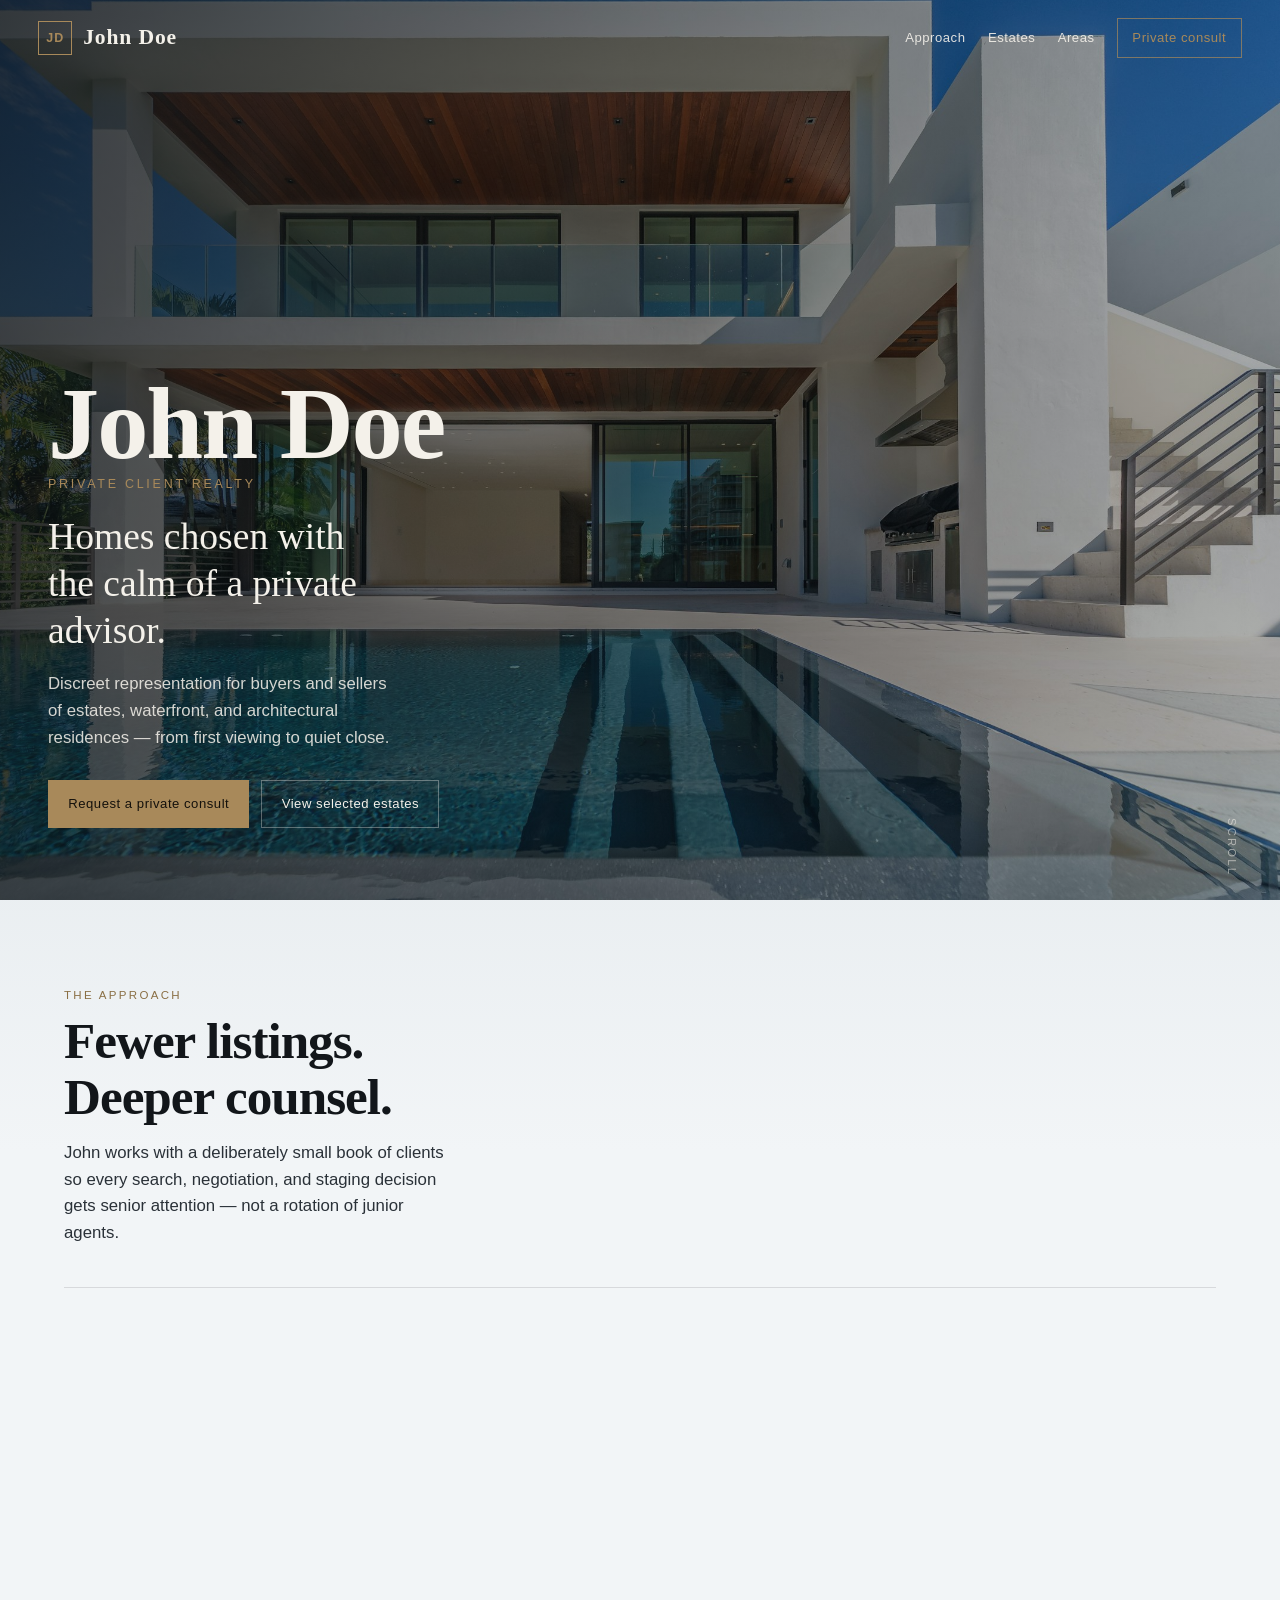
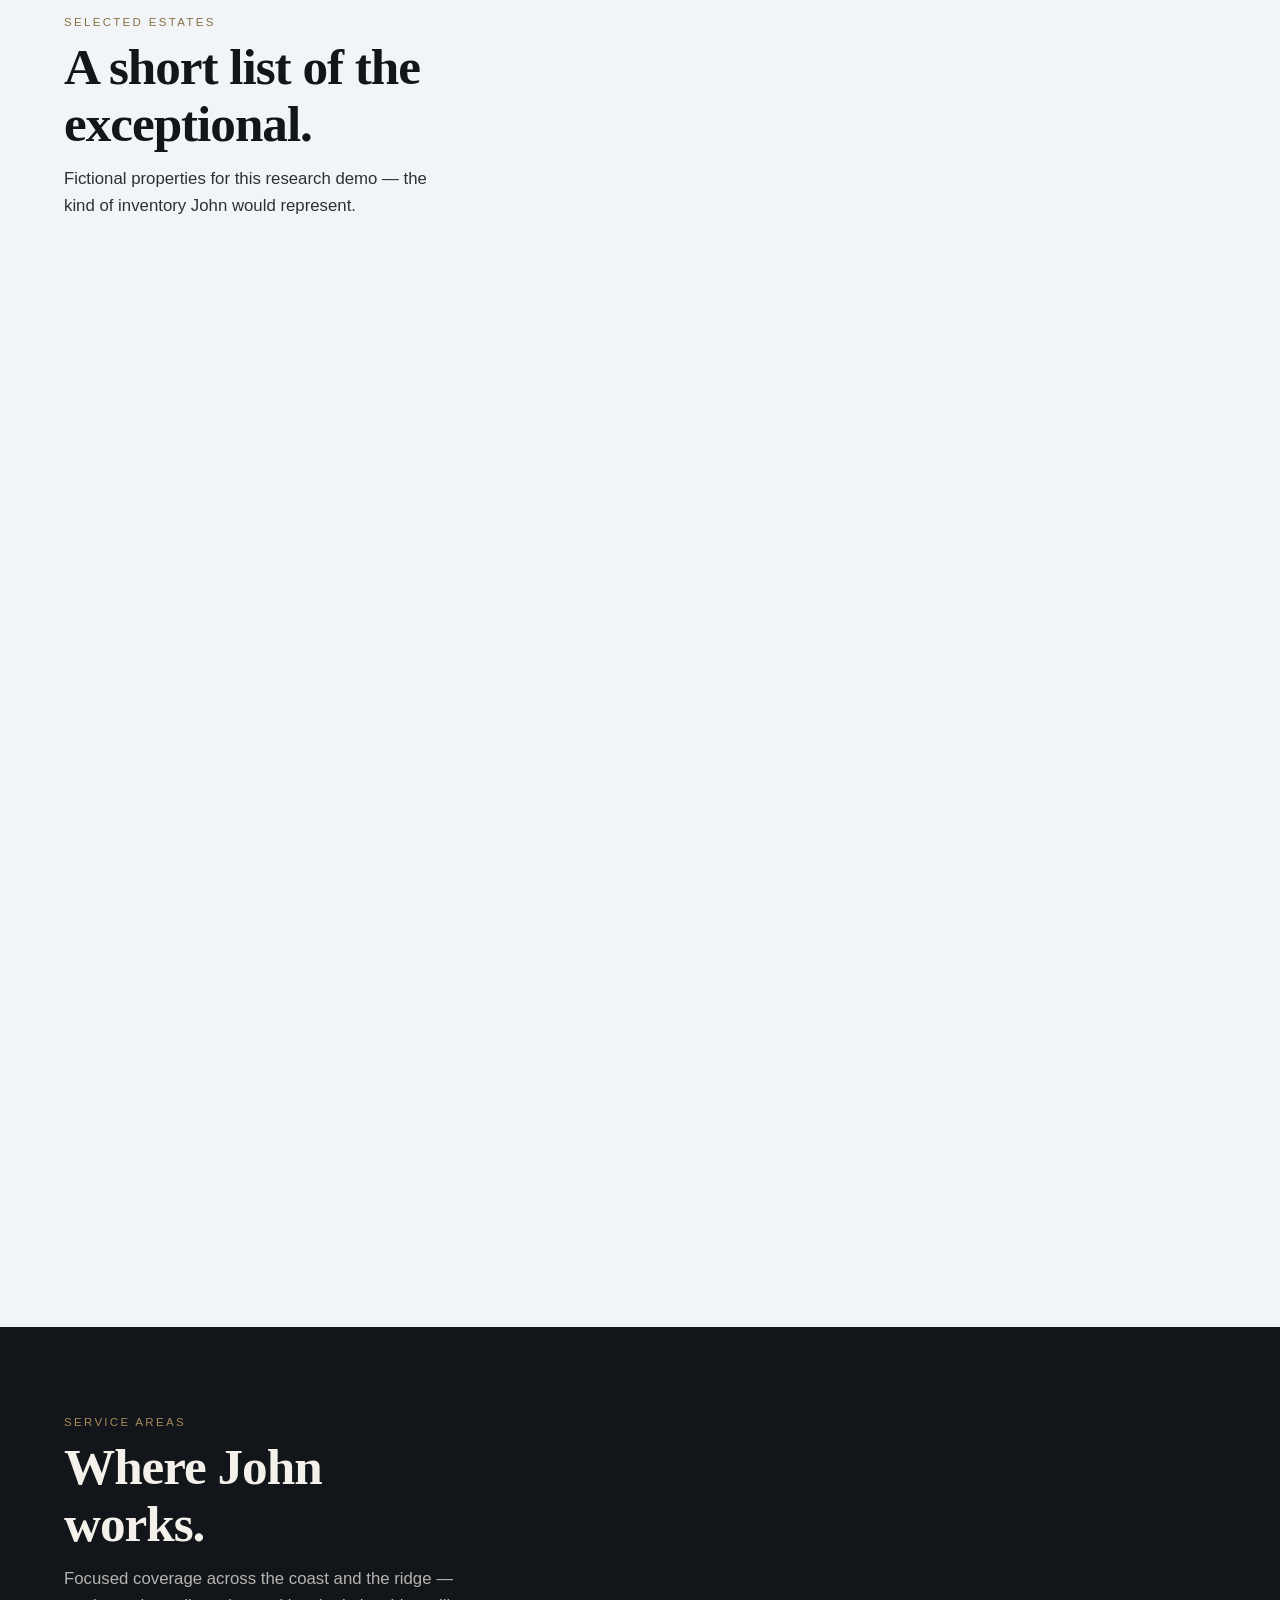
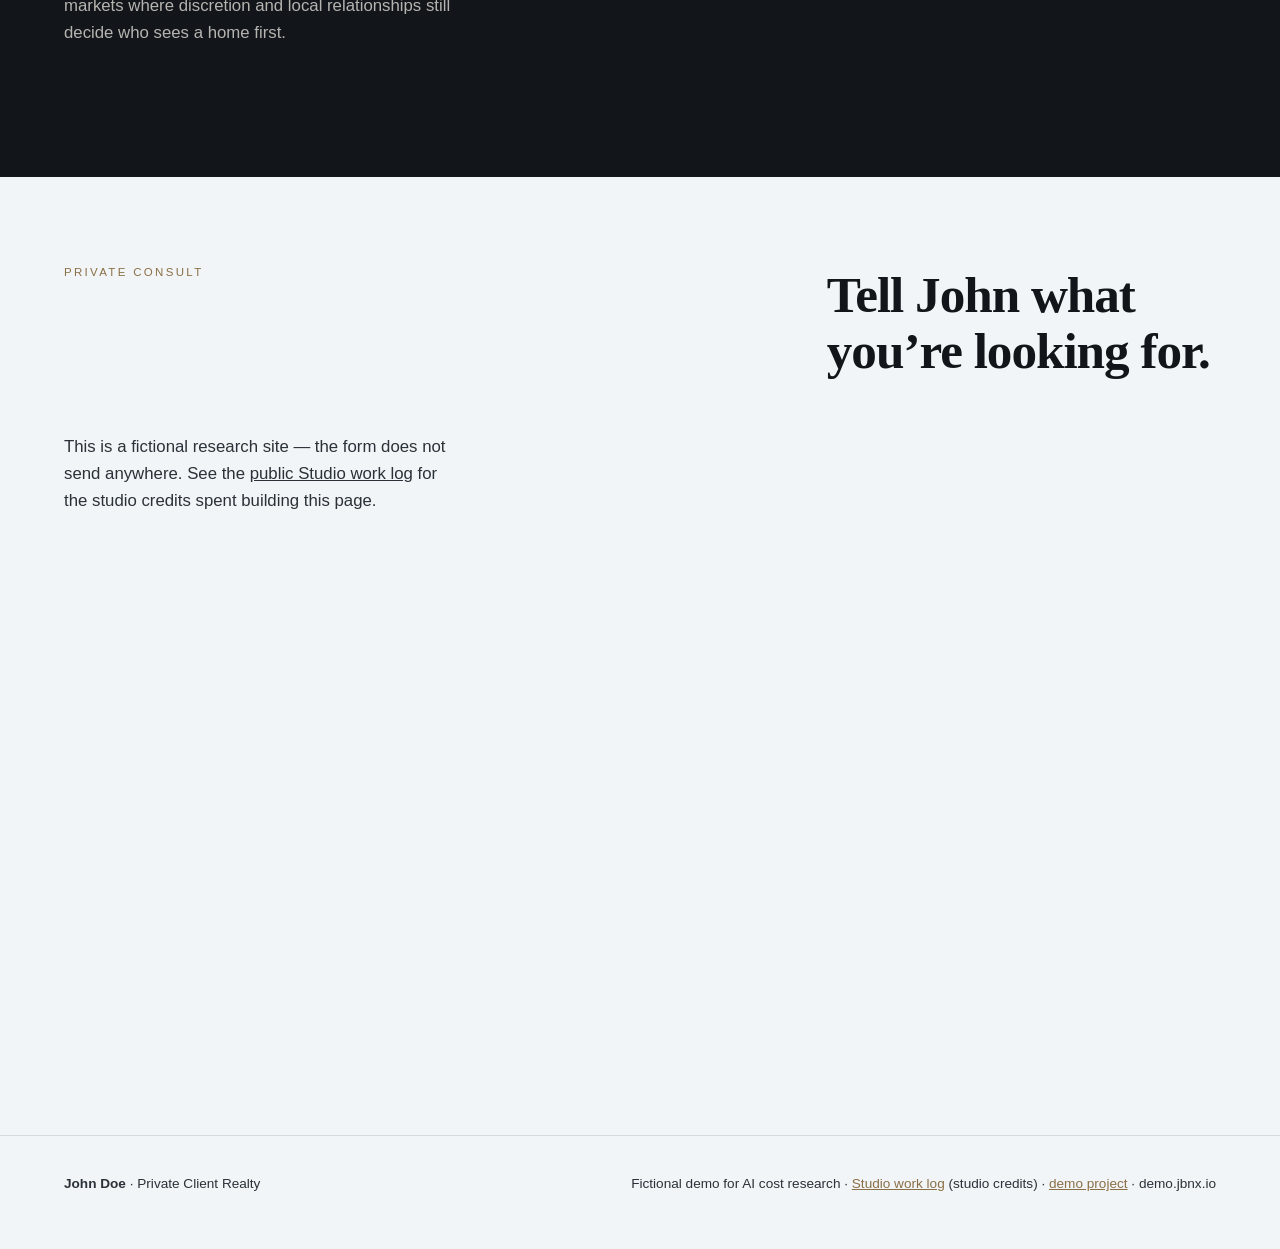
==== commit b6d71446: "fix: place font CSS at site/index.html shipped-by: 1099:cursor-cloud-e068 via jbnx ship" ====
--- a/site/index.html
+++ b/site/index.html
@@ -13,7 +13,7 @@
   <meta http-equiv="Content-Security-Policy" content="default-src 'self'; script-src 'self'; style-src 'self'; img-src 'self' data:; font-src 'self'; connect-src 'self'; base-uri 'self'; form-action 'self'; frame-ancestors 'none'; object-src 'none'; upgrade-insecure-requests">
   <meta http-equiv="X-Content-Type-Options" content="nosniff">
   <meta name="referrer" content="strict-origin-when-cross-origin">
-  <link rel="stylesheet" href="fonts/typefaces.css">
+  <link rel="stylesheet" href="typefaces.css">
   <link rel="stylesheet" href="styles.css">
   <title>John Doe · Private Client Realty</title>
 </head>
--- a/site/typefaces.css
+++ b/site/typefaces.css
@@ -0,0 +1,157 @@
+/* from family=Cormorant:ital,wght@0,500;1,500 */
+/* latin-ext */
+@font-face {
+  font-family: 'Cormorant';
+  font-style: italic;
+  font-weight: 500;
+  font-display: swap;
+  src: url(H4c0BXOCl9bbnla_nHIq6oGzilJm9otsA9kQmfda4SWq4Ys.woff2) format('woff2');
+  unicode-range: U+0100-02BA, U+02BD-02C5, U+02C7-02CC, U+02CE-02D7, U+02DD-02FF, U+0304, U+0308, U+0329, U+1D00-1DBF, U+1E00-1E9F, U+1EF2-1EFF, U+2020, U+20A0-20AB, U+20AD-20C0, U+2113, U+2C60-2C7F, U+A720-A7FF;
+}
+/* latin */
+@font-face {
+  font-family: 'Cormorant';
+  font-style: italic;
+  font-weight: 500;
+  font-display: swap;
+  src: url(H4c0BXOCl9bbnla_nHIq6oGzilJm9otsA9kQmfda7yWq.woff2) format('woff2');
+  unicode-range: U+0000-00FF, U+0131, U+0152-0153, U+02BB-02BC, U+02C6, U+02DA, U+02DC, U+0304, U+0308, U+0329, U+2000-206F, U+20AC, U+2122, U+2191, U+2193, U+2212, U+2215, U+FEFF, U+FFFD;
+}
+/* latin-ext */
+@font-face {
+  font-family: 'Cormorant';
+  font-style: normal;
+  font-weight: 500;
+  font-display: swap;
+  src: url(H4c2BXOCl9bbnla_nHIA47NMUjsNbCVrFiNTc71q7T2u.woff2) format('woff2');
+  unicode-range: U+0100-02BA, U+02BD-02C5, U+02C7-02CC, U+02CE-02D7, U+02DD-02FF, U+0304, U+0308, U+0329, U+1D00-1DBF, U+1E00-1E9F, U+1EF2-1EFF, U+2020, U+20A0-20AB, U+20AD-20C0, U+2113, U+2C60-2C7F, U+A720-A7FF;
+}
+/* latin */
+@font-face {
+  font-family: 'Cormorant';
+  font-style: normal;
+  font-weight: 500;
+  font-display: swap;
+  src: url(H4c2BXOCl9bbnla_nHIA47NMUjsNbCVrFiNTc7Nq7Q.woff2) format('woff2');
+  unicode-range: U+0000-00FF, U+0131, U+0152-0153, U+02BB-02BC, U+02C6, U+02DA, U+02DC, U+0304, U+0308, U+0329, U+2000-206F, U+20AC, U+2122, U+2191, U+2193, U+2212, U+2215, U+FEFF, U+FFFD;
+}
+
+/* from family=Cormorant:wght@600 */
+/* latin-ext */
+@font-face {
+  font-family: 'Cormorant';
+  font-style: normal;
+  font-weight: 600;
+  font-display: swap;
+  src: url(H4c2BXOCl9bbnla_nHIA47NMUjsNbCVrFs9Uc71q7T2u.woff2) format('woff2');
+  unicode-range: U+0100-02BA, U+02BD-02C5, U+02C7-02CC, U+02CE-02D7, U+02DD-02FF, U+0304, U+0308, U+0329, U+1D00-1DBF, U+1E00-1E9F, U+1EF2-1EFF, U+2020, U+20A0-20AB, U+20AD-20C0, U+2113, U+2C60-2C7F, U+A720-A7FF;
+}
+/* latin */
+@font-face {
+  font-family: 'Cormorant';
+  font-style: normal;
+  font-weight: 600;
+  font-display: swap;
+  src: url(H4c2BXOCl9bbnla_nHIA47NMUjsNbCVrFs9Uc7Nq7Q.woff2) format('woff2');
+  unicode-range: U+0000-00FF, U+0131, U+0152-0153, U+02BB-02BC, U+02C6, U+02DA, U+02DC, U+0304, U+0308, U+0329, U+2000-206F, U+20AC, U+2122, U+2191, U+2193, U+2212, U+2215, U+FEFF, U+FFFD;
+}
+
+/* from family=Cormorant:wght@700 */
+/* latin-ext */
+@font-face {
+  font-family: 'Cormorant';
+  font-style: normal;
+  font-weight: 700;
+  font-display: swap;
+  src: url(H4c2BXOCl9bbnla_nHIA47NMUjsNbCVrFvZUc71q7T2u.woff2) format('woff2');
+  unicode-range: U+0100-02BA, U+02BD-02C5, U+02C7-02CC, U+02CE-02D7, U+02DD-02FF, U+0304, U+0308, U+0329, U+1D00-1DBF, U+1E00-1E9F, U+1EF2-1EFF, U+2020, U+20A0-20AB, U+20AD-20C0, U+2113, U+2C60-2C7F, U+A720-A7FF;
+}
+/* latin */
+@font-face {
+  font-family: 'Cormorant';
+  font-style: normal;
+  font-weight: 700;
+  font-display: swap;
+  src: url(H4c2BXOCl9bbnla_nHIA47NMUjsNbCVrFvZUc7Nq7Q.woff2) format('woff2');
+  unicode-range: U+0000-00FF, U+0131, U+0152-0153, U+02BB-02BC, U+02C6, U+02DA, U+02DC, U+0304, U+0308, U+0329, U+2000-206F, U+20AC, U+2122, U+2191, U+2193, U+2212, U+2215, U+FEFF, U+FFFD;
+}
+
+/* from family=Sora:wght@300 */
+/* latin-ext */
+@font-face {
+  font-family: 'Sora';
+  font-style: normal;
+  font-weight: 300;
+  font-display: swap;
+  src: url(xMQOuFFYT72X5wkB_18qmnndmScMnk-DKQJRBg.woff2) format('woff2');
+  unicode-range: U+0100-02BA, U+02BD-02C5, U+02C7-02CC, U+02CE-02D7, U+02DD-02FF, U+0304, U+0308, U+0329, U+1D00-1DBF, U+1E00-1E9F, U+1EF2-1EFF, U+2020, U+20A0-20AB, U+20AD-20C0, U+2113, U+2C60-2C7F, U+A720-A7FF;
+}
+/* latin */
+@font-face {
+  font-family: 'Sora';
+  font-style: normal;
+  font-weight: 300;
+  font-display: swap;
+  src: url(xMQOuFFYT72X5wkB_18qmnndmScMnk-NKQI.woff2) format('woff2');
+  unicode-range: U+0000-00FF, U+0131, U+0152-0153, U+02BB-02BC, U+02C6, U+02DA, U+02DC, U+0304, U+0308, U+0329, U+2000-206F, U+20AC, U+2122, U+2191, U+2193, U+2212, U+2215, U+FEFF, U+FFFD;
+}
+
+/* from family=Sora:wght@400 */
+/* latin-ext */
+@font-face {
+  font-family: 'Sora';
+  font-style: normal;
+  font-weight: 400;
+  font-display: swap;
+  src: url(xMQOuFFYT72X5wkB_18qmnndmSdSnk-DKQJRBg.woff2) format('woff2');
+  unicode-range: U+0100-02BA, U+02BD-02C5, U+02C7-02CC, U+02CE-02D7, U+02DD-02FF, U+0304, U+0308, U+0329, U+1D00-1DBF, U+1E00-1E9F, U+1EF2-1EFF, U+2020, U+20A0-20AB, U+20AD-20C0, U+2113, U+2C60-2C7F, U+A720-A7FF;
+}
+/* latin */
+@font-face {
+  font-family: 'Sora';
+  font-style: normal;
+  font-weight: 400;
+  font-display: swap;
+  src: url(xMQOuFFYT72X5wkB_18qmnndmSdSnk-NKQI.woff2) format('woff2');
+  unicode-range: U+0000-00FF, U+0131, U+0152-0153, U+02BB-02BC, U+02C6, U+02DA, U+02DC, U+0304, U+0308, U+0329, U+2000-206F, U+20AC, U+2122, U+2191, U+2193, U+2212, U+2215, U+FEFF, U+FFFD;
+}
+
+/* from family=Sora:wght@500 */
+/* latin-ext */
+@font-face {
+  font-family: 'Sora';
+  font-style: normal;
+  font-weight: 500;
+  font-display: swap;
+  src: url(xMQOuFFYT72X5wkB_18qmnndmSdgnk-DKQJRBg.woff2) format('woff2');
+  unicode-range: U+0100-02BA, U+02BD-02C5, U+02C7-02CC, U+02CE-02D7, U+02DD-02FF, U+0304, U+0308, U+0329, U+1D00-1DBF, U+1E00-1E9F, U+1EF2-1EFF, U+2020, U+20A0-20AB, U+20AD-20C0, U+2113, U+2C60-2C7F, U+A720-A7FF;
+}
+/* latin */
+@font-face {
+  font-family: 'Sora';
+  font-style: normal;
+  font-weight: 500;
+  font-display: swap;
+  src: url(xMQOuFFYT72X5wkB_18qmnndmSdgnk-NKQI.woff2) format('woff2');
+  unicode-range: U+0000-00FF, U+0131, U+0152-0153, U+02BB-02BC, U+02C6, U+02DA, U+02DC, U+0304, U+0308, U+0329, U+2000-206F, U+20AC, U+2122, U+2191, U+2193, U+2212, U+2215, U+FEFF, U+FFFD;
+}
+
+/* from family=Sora:wght@600 */
+/* latin-ext */
+@font-face {
+  font-family: 'Sora';
+  font-style: normal;
+  font-weight: 600;
+  font-display: swap;
+  src: url(xMQOuFFYT72X5wkB_18qmnndmSeMmU-DKQJRBg.woff2) format('woff2');
+  unicode-range: U+0100-02BA, U+02BD-02C5, U+02C7-02CC, U+02CE-02D7, U+02DD-02FF, U+0304, U+0308, U+0329, U+1D00-1DBF, U+1E00-1E9F, U+1EF2-1EFF, U+2020, U+20A0-20AB, U+20AD-20C0, U+2113, U+2C60-2C7F, U+A720-A7FF;
+}
+/* latin */
+@font-face {
+  font-family: 'Sora';
+  font-style: normal;
+  font-weight: 600;
+  font-display: swap;
+  src: url(xMQOuFFYT72X5wkB_18qmnndmSeMmU-NKQI.woff2) format('woff2');
+  unicode-range: U+0000-00FF, U+0131, U+0152-0153, U+02BB-02BC, U+02C6, U+02DA, U+02DC, U+0304, U+0308, U+0329, U+2000-206F, U+20AC, U+2122, U+2191, U+2193, U+2212, U+2215, U+FEFF, U+FFFD;
+}
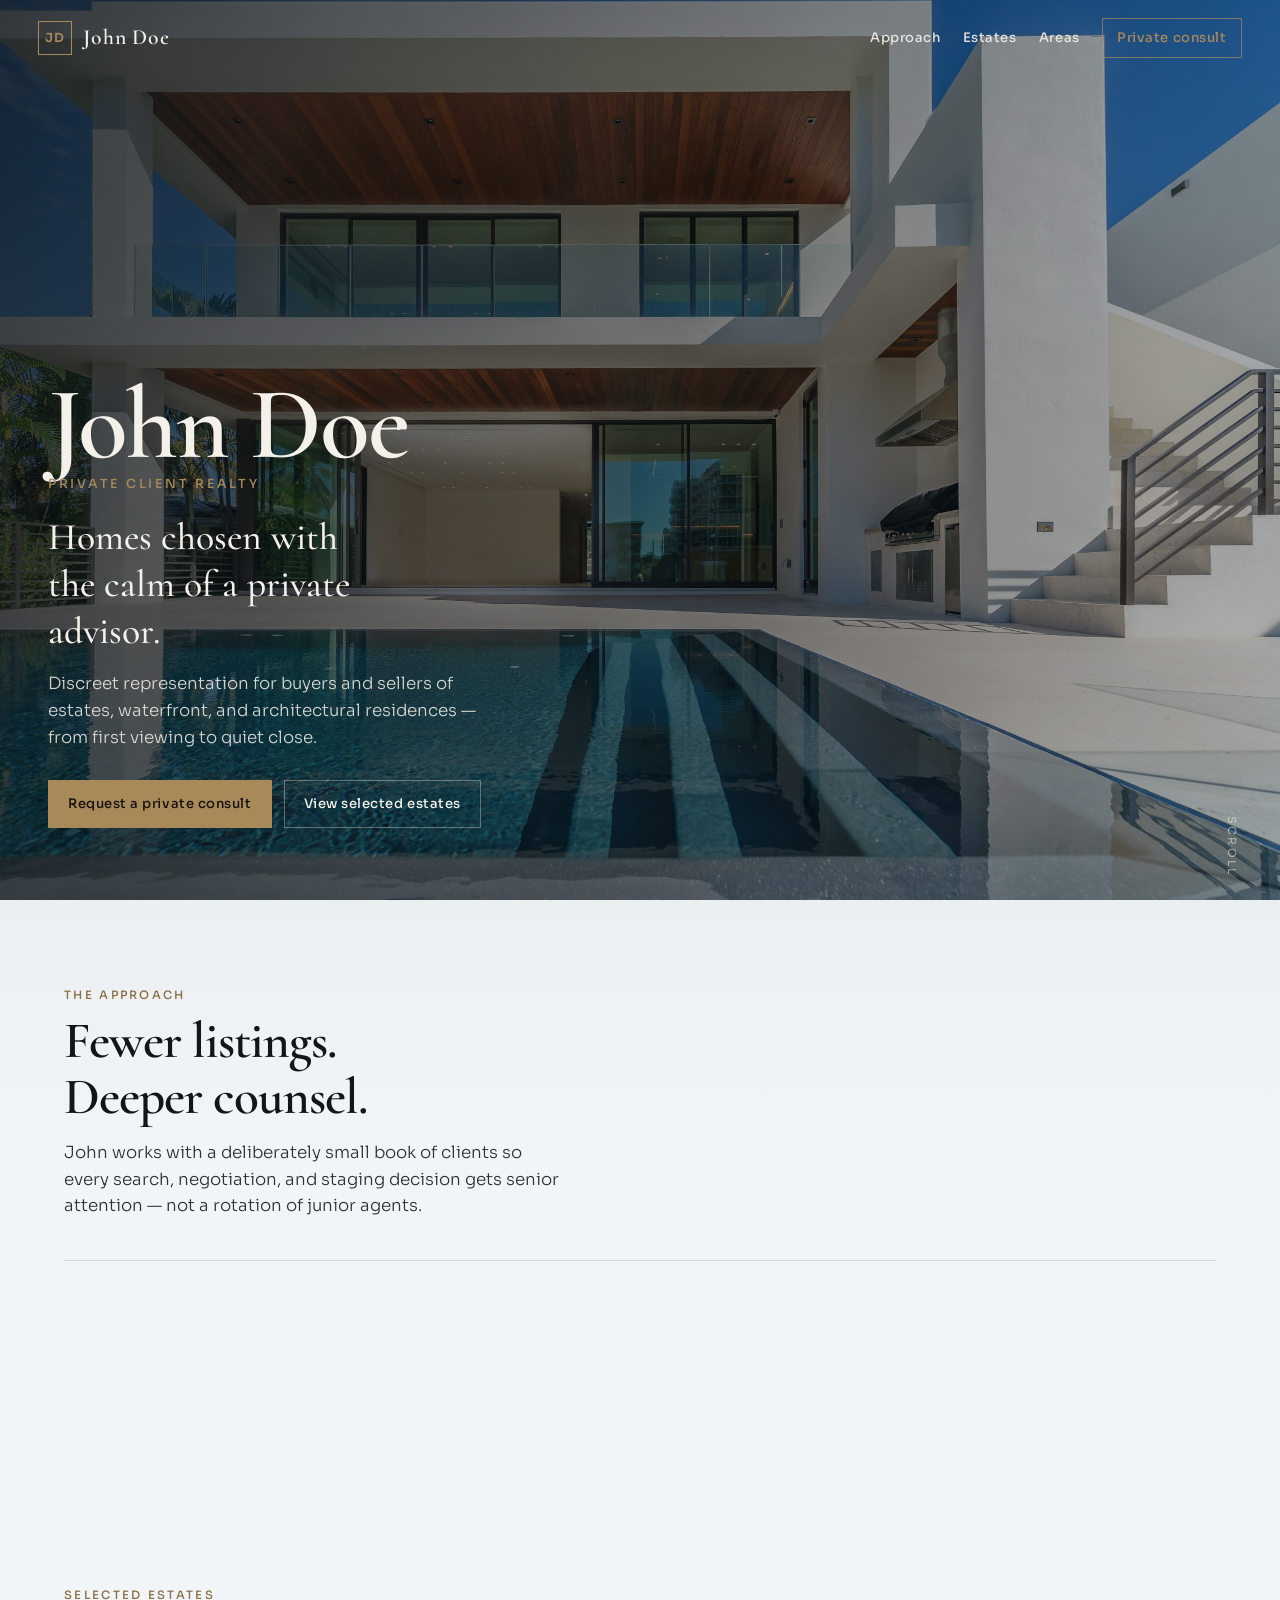
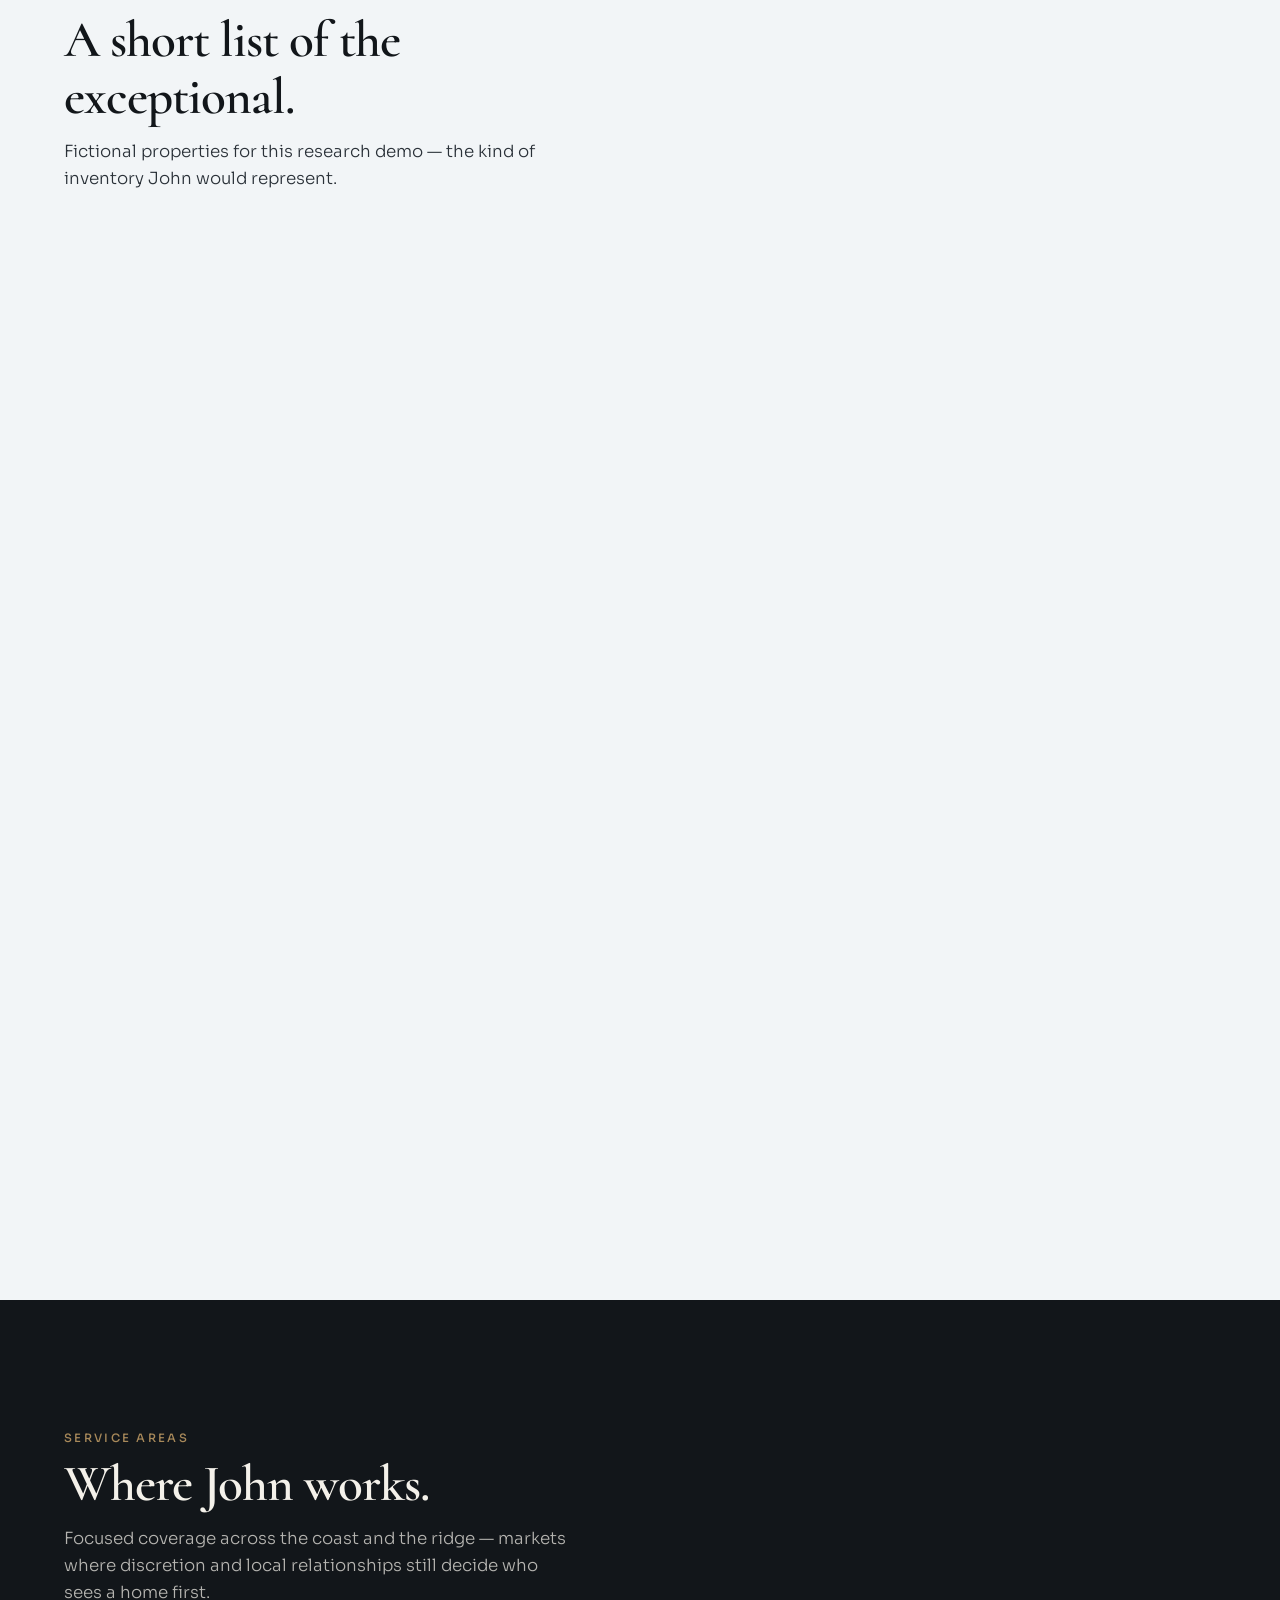
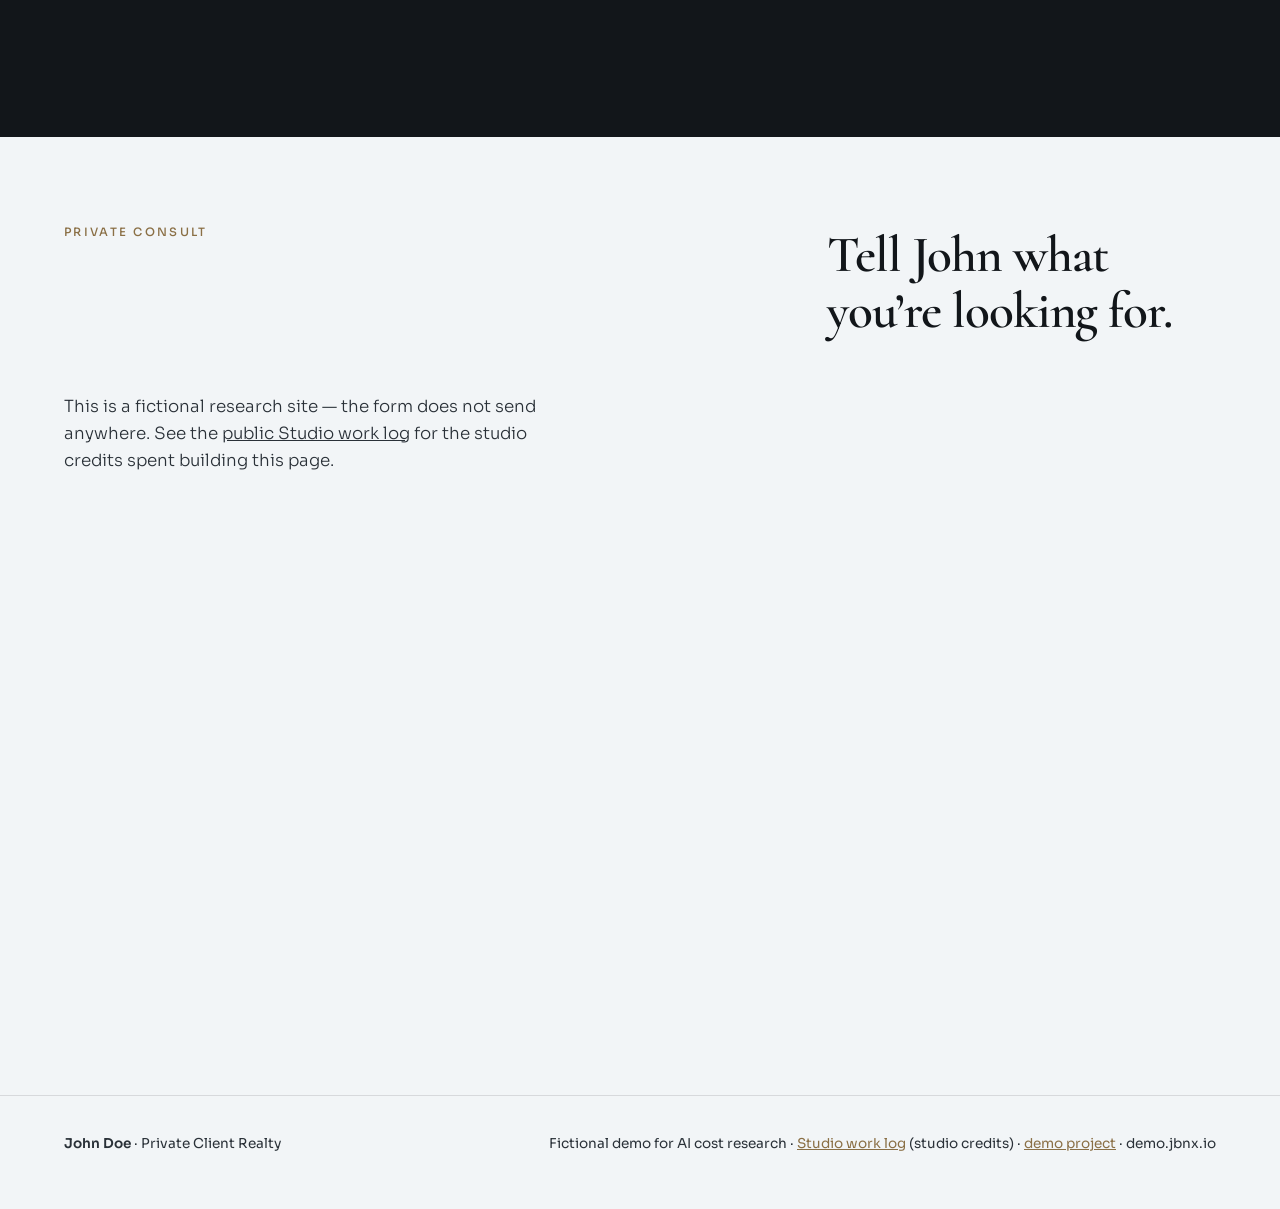
==== commit f2a4179c: "fix: link fonts/typefaces.css (live 200) shipped-by: 1099:cursor-cloud-e068 via jbnx ship" ====
--- a/site/index.html
+++ b/site/index.html
@@ -13,7 +13,7 @@
   <meta http-equiv="Content-Security-Policy" content="default-src 'self'; script-src 'self'; style-src 'self'; img-src 'self' data:; font-src 'self'; connect-src 'self'; base-uri 'self'; form-action 'self'; frame-ancestors 'none'; object-src 'none'; upgrade-insecure-requests">
   <meta http-equiv="X-Content-Type-Options" content="nosniff">
   <meta name="referrer" content="strict-origin-when-cross-origin">
-  <link rel="stylesheet" href="typefaces.css">
+  <link rel="stylesheet" href="fonts/typefaces.css">
   <link rel="stylesheet" href="styles.css">
   <title>John Doe · Private Client Realty</title>
 </head>
--- a/site/fonts/typefaces.css
+++ b/site/fonts/typefaces.css
@@ -0,0 +1,157 @@
+/* from family=Cormorant:ital,wght@0,500;1,500 */
+/* latin-ext */
+@font-face {
+  font-family: 'Cormorant';
+  font-style: italic;
+  font-weight: 500;
+  font-display: swap;
+  src: url(H4c0BXOCl9bbnla_nHIq6oGzilJm9otsA9kQmfda4SWq4Ys.woff2) format('woff2');
+  unicode-range: U+0100-02BA, U+02BD-02C5, U+02C7-02CC, U+02CE-02D7, U+02DD-02FF, U+0304, U+0308, U+0329, U+1D00-1DBF, U+1E00-1E9F, U+1EF2-1EFF, U+2020, U+20A0-20AB, U+20AD-20C0, U+2113, U+2C60-2C7F, U+A720-A7FF;
+}
+/* latin */
+@font-face {
+  font-family: 'Cormorant';
+  font-style: italic;
+  font-weight: 500;
+  font-display: swap;
+  src: url(H4c0BXOCl9bbnla_nHIq6oGzilJm9otsA9kQmfda7yWq.woff2) format('woff2');
+  unicode-range: U+0000-00FF, U+0131, U+0152-0153, U+02BB-02BC, U+02C6, U+02DA, U+02DC, U+0304, U+0308, U+0329, U+2000-206F, U+20AC, U+2122, U+2191, U+2193, U+2212, U+2215, U+FEFF, U+FFFD;
+}
+/* latin-ext */
+@font-face {
+  font-family: 'Cormorant';
+  font-style: normal;
+  font-weight: 500;
+  font-display: swap;
+  src: url(H4c2BXOCl9bbnla_nHIA47NMUjsNbCVrFiNTc71q7T2u.woff2) format('woff2');
+  unicode-range: U+0100-02BA, U+02BD-02C5, U+02C7-02CC, U+02CE-02D7, U+02DD-02FF, U+0304, U+0308, U+0329, U+1D00-1DBF, U+1E00-1E9F, U+1EF2-1EFF, U+2020, U+20A0-20AB, U+20AD-20C0, U+2113, U+2C60-2C7F, U+A720-A7FF;
+}
+/* latin */
+@font-face {
+  font-family: 'Cormorant';
+  font-style: normal;
+  font-weight: 500;
+  font-display: swap;
+  src: url(H4c2BXOCl9bbnla_nHIA47NMUjsNbCVrFiNTc7Nq7Q.woff2) format('woff2');
+  unicode-range: U+0000-00FF, U+0131, U+0152-0153, U+02BB-02BC, U+02C6, U+02DA, U+02DC, U+0304, U+0308, U+0329, U+2000-206F, U+20AC, U+2122, U+2191, U+2193, U+2212, U+2215, U+FEFF, U+FFFD;
+}
+
+/* from family=Cormorant:wght@600 */
+/* latin-ext */
+@font-face {
+  font-family: 'Cormorant';
+  font-style: normal;
+  font-weight: 600;
+  font-display: swap;
+  src: url(H4c2BXOCl9bbnla_nHIA47NMUjsNbCVrFs9Uc71q7T2u.woff2) format('woff2');
+  unicode-range: U+0100-02BA, U+02BD-02C5, U+02C7-02CC, U+02CE-02D7, U+02DD-02FF, U+0304, U+0308, U+0329, U+1D00-1DBF, U+1E00-1E9F, U+1EF2-1EFF, U+2020, U+20A0-20AB, U+20AD-20C0, U+2113, U+2C60-2C7F, U+A720-A7FF;
+}
+/* latin */
+@font-face {
+  font-family: 'Cormorant';
+  font-style: normal;
+  font-weight: 600;
+  font-display: swap;
+  src: url(H4c2BXOCl9bbnla_nHIA47NMUjsNbCVrFs9Uc7Nq7Q.woff2) format('woff2');
+  unicode-range: U+0000-00FF, U+0131, U+0152-0153, U+02BB-02BC, U+02C6, U+02DA, U+02DC, U+0304, U+0308, U+0329, U+2000-206F, U+20AC, U+2122, U+2191, U+2193, U+2212, U+2215, U+FEFF, U+FFFD;
+}
+
+/* from family=Cormorant:wght@700 */
+/* latin-ext */
+@font-face {
+  font-family: 'Cormorant';
+  font-style: normal;
+  font-weight: 700;
+  font-display: swap;
+  src: url(H4c2BXOCl9bbnla_nHIA47NMUjsNbCVrFvZUc71q7T2u.woff2) format('woff2');
+  unicode-range: U+0100-02BA, U+02BD-02C5, U+02C7-02CC, U+02CE-02D7, U+02DD-02FF, U+0304, U+0308, U+0329, U+1D00-1DBF, U+1E00-1E9F, U+1EF2-1EFF, U+2020, U+20A0-20AB, U+20AD-20C0, U+2113, U+2C60-2C7F, U+A720-A7FF;
+}
+/* latin */
+@font-face {
+  font-family: 'Cormorant';
+  font-style: normal;
+  font-weight: 700;
+  font-display: swap;
+  src: url(H4c2BXOCl9bbnla_nHIA47NMUjsNbCVrFvZUc7Nq7Q.woff2) format('woff2');
+  unicode-range: U+0000-00FF, U+0131, U+0152-0153, U+02BB-02BC, U+02C6, U+02DA, U+02DC, U+0304, U+0308, U+0329, U+2000-206F, U+20AC, U+2122, U+2191, U+2193, U+2212, U+2215, U+FEFF, U+FFFD;
+}
+
+/* from family=Sora:wght@300 */
+/* latin-ext */
+@font-face {
+  font-family: 'Sora';
+  font-style: normal;
+  font-weight: 300;
+  font-display: swap;
+  src: url(xMQOuFFYT72X5wkB_18qmnndmScMnk-DKQJRBg.woff2) format('woff2');
+  unicode-range: U+0100-02BA, U+02BD-02C5, U+02C7-02CC, U+02CE-02D7, U+02DD-02FF, U+0304, U+0308, U+0329, U+1D00-1DBF, U+1E00-1E9F, U+1EF2-1EFF, U+2020, U+20A0-20AB, U+20AD-20C0, U+2113, U+2C60-2C7F, U+A720-A7FF;
+}
+/* latin */
+@font-face {
+  font-family: 'Sora';
+  font-style: normal;
+  font-weight: 300;
+  font-display: swap;
+  src: url(xMQOuFFYT72X5wkB_18qmnndmScMnk-NKQI.woff2) format('woff2');
+  unicode-range: U+0000-00FF, U+0131, U+0152-0153, U+02BB-02BC, U+02C6, U+02DA, U+02DC, U+0304, U+0308, U+0329, U+2000-206F, U+20AC, U+2122, U+2191, U+2193, U+2212, U+2215, U+FEFF, U+FFFD;
+}
+
+/* from family=Sora:wght@400 */
+/* latin-ext */
+@font-face {
+  font-family: 'Sora';
+  font-style: normal;
+  font-weight: 400;
+  font-display: swap;
+  src: url(xMQOuFFYT72X5wkB_18qmnndmSdSnk-DKQJRBg.woff2) format('woff2');
+  unicode-range: U+0100-02BA, U+02BD-02C5, U+02C7-02CC, U+02CE-02D7, U+02DD-02FF, U+0304, U+0308, U+0329, U+1D00-1DBF, U+1E00-1E9F, U+1EF2-1EFF, U+2020, U+20A0-20AB, U+20AD-20C0, U+2113, U+2C60-2C7F, U+A720-A7FF;
+}
+/* latin */
+@font-face {
+  font-family: 'Sora';
+  font-style: normal;
+  font-weight: 400;
+  font-display: swap;
+  src: url(xMQOuFFYT72X5wkB_18qmnndmSdSnk-NKQI.woff2) format('woff2');
+  unicode-range: U+0000-00FF, U+0131, U+0152-0153, U+02BB-02BC, U+02C6, U+02DA, U+02DC, U+0304, U+0308, U+0329, U+2000-206F, U+20AC, U+2122, U+2191, U+2193, U+2212, U+2215, U+FEFF, U+FFFD;
+}
+
+/* from family=Sora:wght@500 */
+/* latin-ext */
+@font-face {
+  font-family: 'Sora';
+  font-style: normal;
+  font-weight: 500;
+  font-display: swap;
+  src: url(xMQOuFFYT72X5wkB_18qmnndmSdgnk-DKQJRBg.woff2) format('woff2');
+  unicode-range: U+0100-02BA, U+02BD-02C5, U+02C7-02CC, U+02CE-02D7, U+02DD-02FF, U+0304, U+0308, U+0329, U+1D00-1DBF, U+1E00-1E9F, U+1EF2-1EFF, U+2020, U+20A0-20AB, U+20AD-20C0, U+2113, U+2C60-2C7F, U+A720-A7FF;
+}
+/* latin */
+@font-face {
+  font-family: 'Sora';
+  font-style: normal;
+  font-weight: 500;
+  font-display: swap;
+  src: url(xMQOuFFYT72X5wkB_18qmnndmSdgnk-NKQI.woff2) format('woff2');
+  unicode-range: U+0000-00FF, U+0131, U+0152-0153, U+02BB-02BC, U+02C6, U+02DA, U+02DC, U+0304, U+0308, U+0329, U+2000-206F, U+20AC, U+2122, U+2191, U+2193, U+2212, U+2215, U+FEFF, U+FFFD;
+}
+
+/* from family=Sora:wght@600 */
+/* latin-ext */
+@font-face {
+  font-family: 'Sora';
+  font-style: normal;
+  font-weight: 600;
+  font-display: swap;
+  src: url(xMQOuFFYT72X5wkB_18qmnndmSeMmU-DKQJRBg.woff2) format('woff2');
+  unicode-range: U+0100-02BA, U+02BD-02C5, U+02C7-02CC, U+02CE-02D7, U+02DD-02FF, U+0304, U+0308, U+0329, U+1D00-1DBF, U+1E00-1E9F, U+1EF2-1EFF, U+2020, U+20A0-20AB, U+20AD-20C0, U+2113, U+2C60-2C7F, U+A720-A7FF;
+}
+/* latin */
+@font-face {
+  font-family: 'Sora';
+  font-style: normal;
+  font-weight: 600;
+  font-display: swap;
+  src: url(xMQOuFFYT72X5wkB_18qmnndmSeMmU-NKQI.woff2) format('woff2');
+  unicode-range: U+0000-00FF, U+0131, U+0152-0153, U+02BB-02BC, U+02C6, U+02DA, U+02DC, U+0304, U+0308, U+0329, U+2000-206F, U+20AC, U+2122, U+2191, U+2193, U+2212, U+2215, U+FEFF, U+FFFD;
+}
